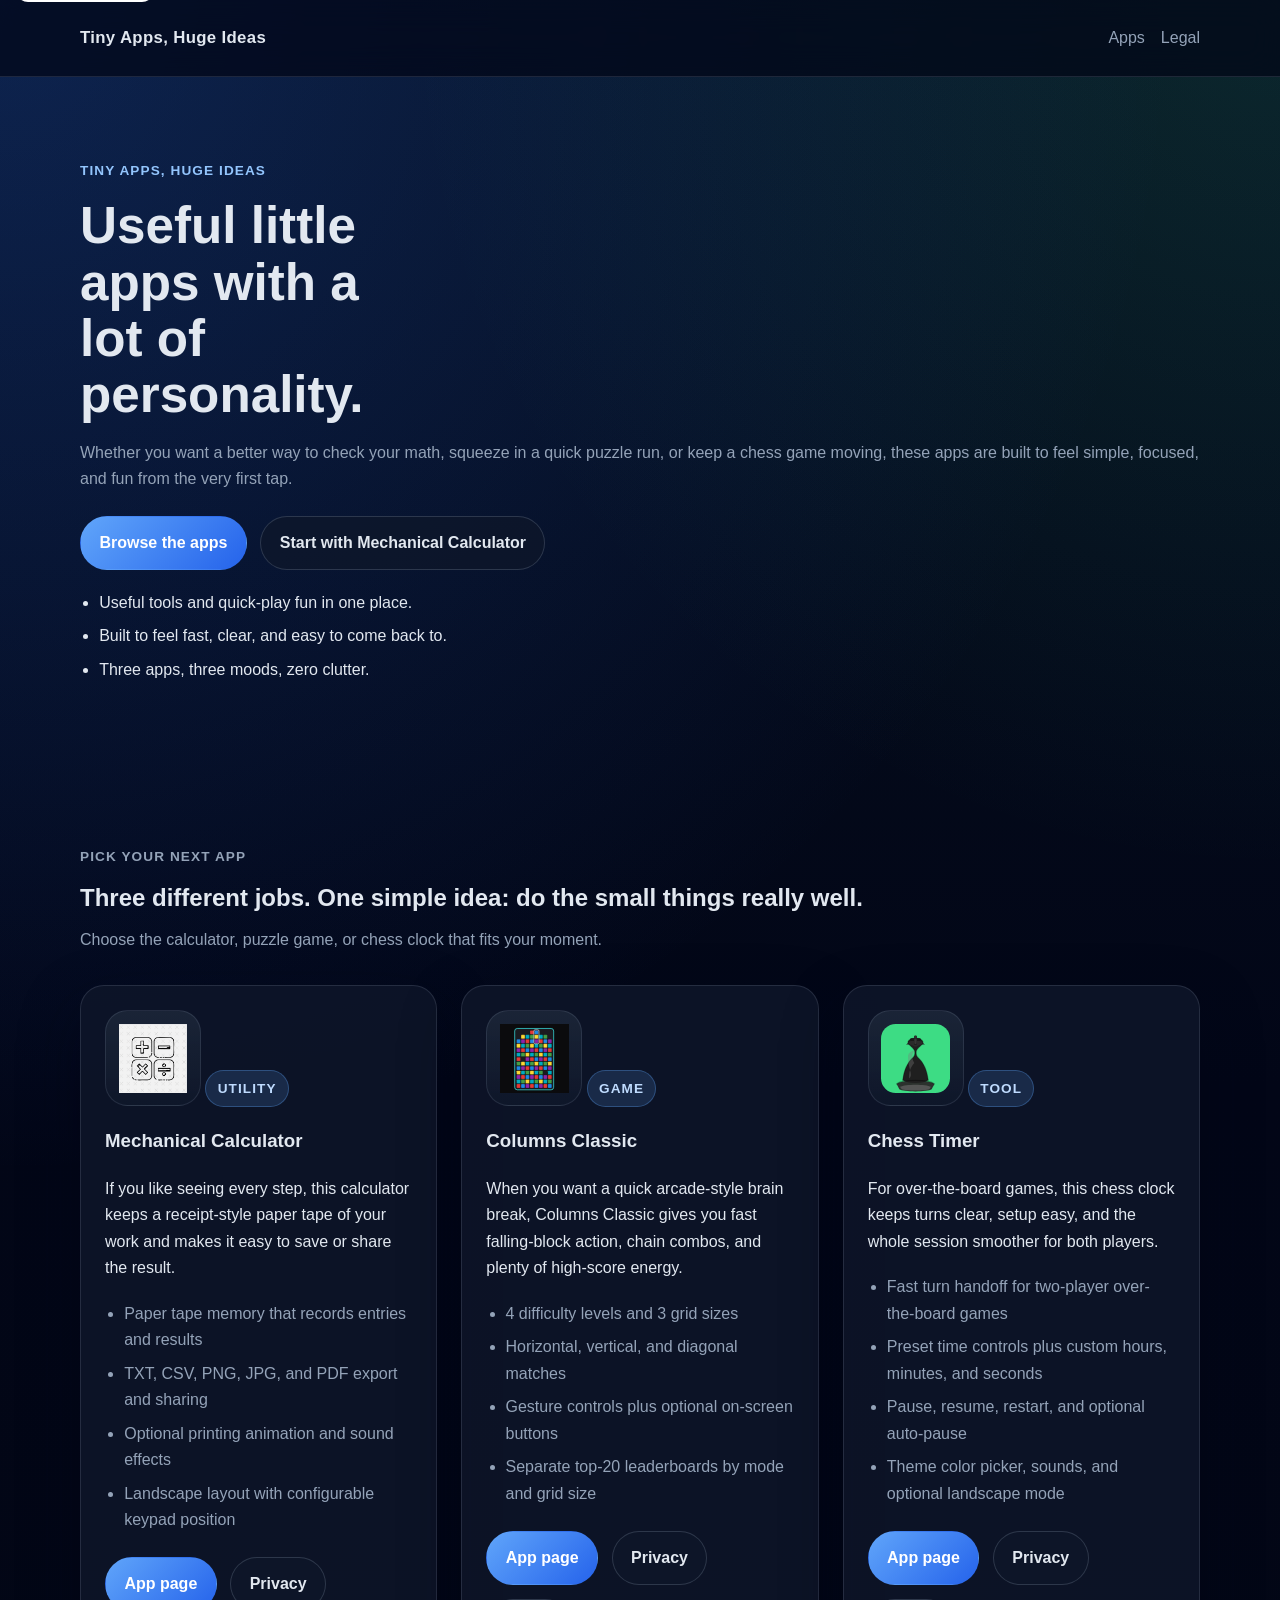
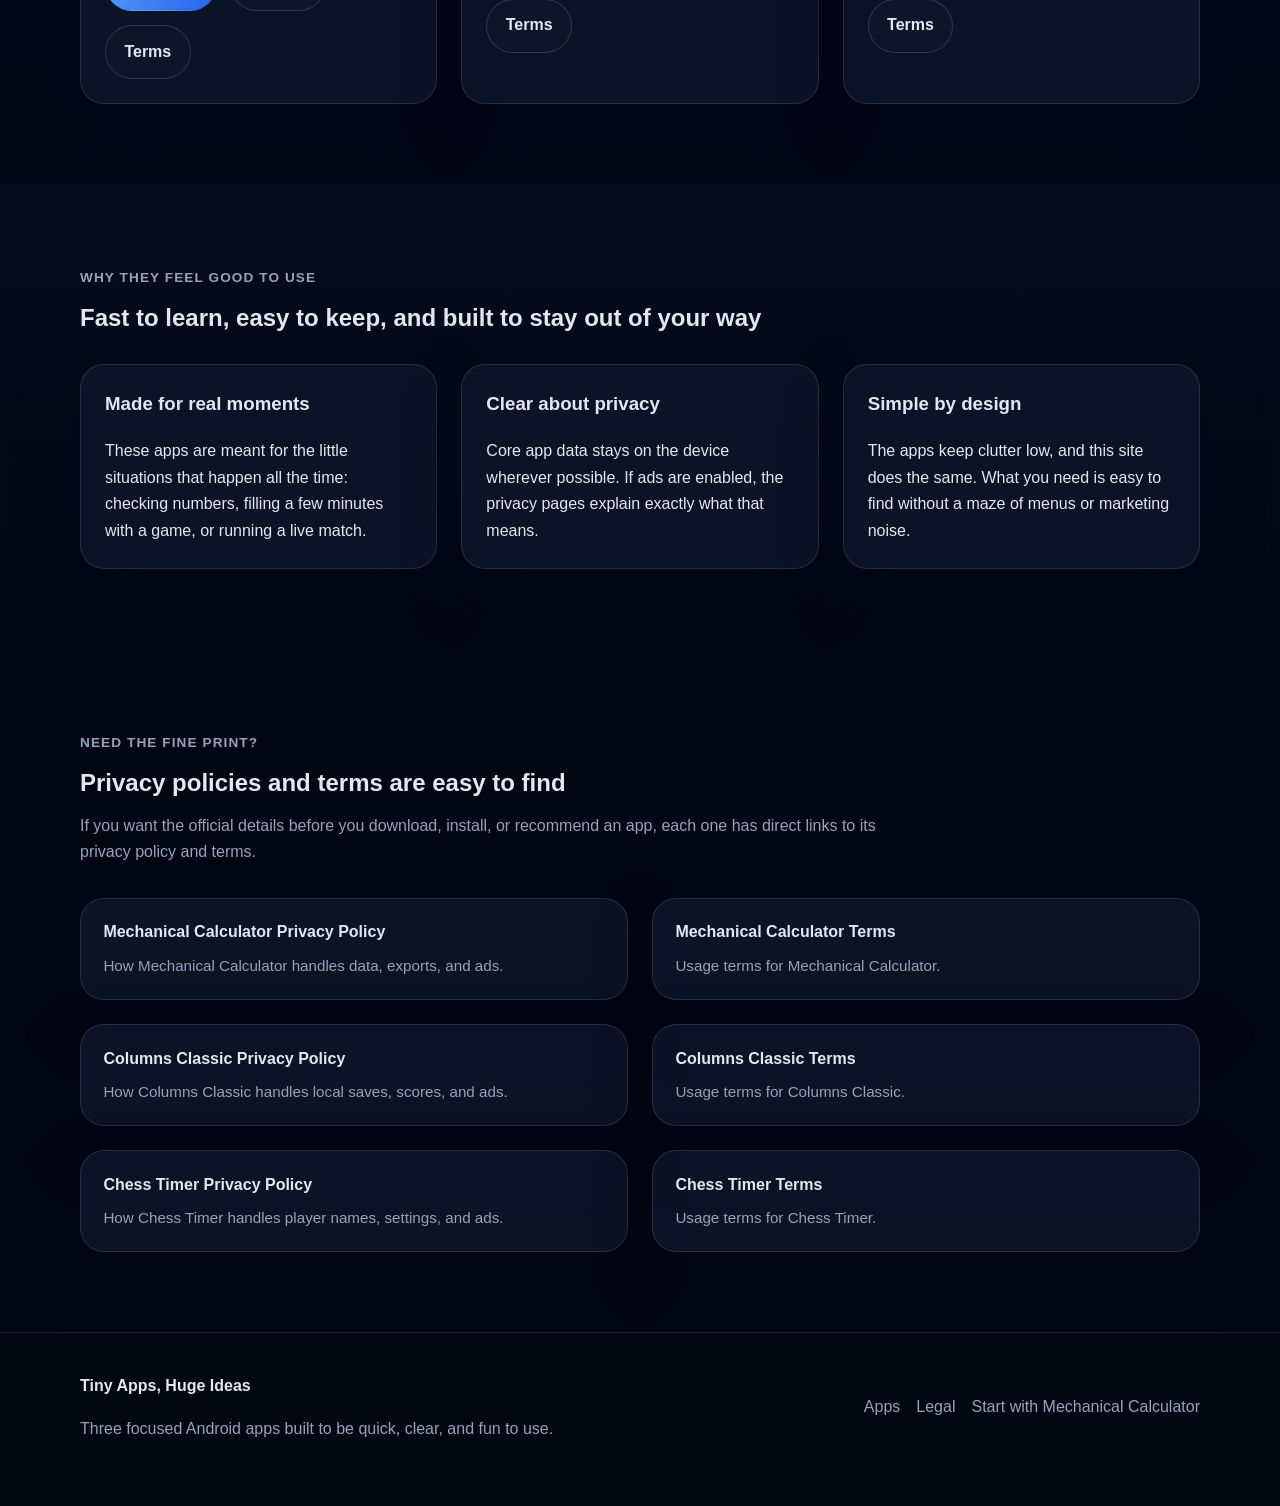
==== index.html @ 237faebe "Simplify homepage messaging Co-authored-by: Copilot <223556219+Copilot@users.noreply.github.com>" ====
<!doctype html>
<html lang="en">
<head>
  <meta charset="utf-8">
  <meta name="viewport" content="width=device-width, initial-scale=1">
  <title>Tiny Apps, Huge Ideas</title>
  <meta
    name="description"
    content="Tiny Apps, Huge Ideas brings together a paper-tape calculator, a colorful puzzle game, and a clean chess clock."
  >
  <meta name="theme-color" content="#0f172a">
  <link rel="icon" href="assets/icons/favicon.svg" type="image/svg+xml">
  <link rel="stylesheet" href="styles.css">
</head>
<body>
  <a class="skip-link" href="#content">Skip to content</a>

  <header class="site-header">
    <div class="container nav">
      <a class="brand" href="index.html">Tiny Apps, Huge Ideas</a>
      <nav class="nav-links" aria-label="Primary">
        <a href="#apps">Apps</a>
        <a href="#legal">Legal</a>
      </nav>
    </div>
  </header>

  <main id="content">
    <section class="hero">
      <div class="container hero-grid">
        <div>
          <p class="eyebrow">Tiny Apps, Huge Ideas</p>
          <h1>Useful little apps with a lot of personality.</h1>
          <p class="lead">
            Whether you want a better way to check your math, squeeze in a quick puzzle run,
            or keep a chess game moving, these apps are built to feel simple, focused, and
            fun from the very first tap.
          </p>
          <div class="button-row">
            <a class="button button-primary" href="#apps">Browse the apps</a>
            <a class="button button-secondary" href="apps/mechanical-calculator/index.html">Start with Mechanical Calculator</a>
          </div>
          <ul class="check-list">
            <li>Useful tools and quick-play fun in one place.</li>
            <li>Built to feel fast, clear, and easy to come back to.</li>
            <li>Three apps, three moods, zero clutter.</li>
          </ul>
        </div>
      </div>
    </section>

    <section id="apps" class="section">
      <div class="container">
        <div class="section-heading">
          <p class="eyebrow">Pick your next app</p>
          <h2>Three different jobs. One simple idea: do the small things really well.</h2>
          <p>
            Choose the calculator, puzzle game, or chess clock that fits your moment.
          </p>
        </div>

        <div class="card-grid">
          <article class="card">
            <div class="icon-wrap">
              <img class="app-icon" src="assets/icons/mechanical-calculator.png" alt="Mechanical Calculator icon">
            </div>
            <p class="badge">Utility</p>
            <h3>Mechanical Calculator</h3>
            <p>
              If you like seeing every step, this calculator keeps a receipt-style paper
              tape of your work and makes it easy to save or share the result.
            </p>
            <ul class="feature-list">
              <li>Paper tape memory that records entries and results</li>
              <li>TXT, CSV, PNG, JPG, and PDF export and sharing</li>
              <li>Optional printing animation and sound effects</li>
              <li>Landscape layout with configurable keypad position</li>
            </ul>
            <div class="button-row">
              <a class="button button-primary" href="apps/mechanical-calculator/index.html">App page</a>
              <a class="button button-secondary" href="apps/mechanical-calculator/privacy.html">Privacy</a>
              <a class="button button-secondary" href="apps/mechanical-calculator/terms.html">Terms</a>
            </div>
          </article>

          <article class="card">
            <div class="icon-wrap">
              <img class="app-icon" src="assets/icons/columns-classic.svg" alt="Columns Classic icon">
            </div>
            <p class="badge">Game</p>
            <h3>Columns Classic</h3>
            <p>
              When you want a quick arcade-style brain break, Columns Classic gives you fast
              falling-block action, chain combos, and plenty of high-score energy.
            </p>
            <ul class="feature-list">
              <li>4 difficulty levels and 3 grid sizes</li>
              <li>Horizontal, vertical, and diagonal matches</li>
              <li>Gesture controls plus optional on-screen buttons</li>
              <li>Separate top-20 leaderboards by mode and grid size</li>
            </ul>
            <div class="button-row">
              <a class="button button-primary" href="apps/columns-classic/index.html">App page</a>
              <a class="button button-secondary" href="apps/columns-classic/privacy.html">Privacy</a>
              <a class="button button-secondary" href="apps/columns-classic/terms.html">Terms</a>
            </div>
          </article>

          <article class="card">
            <div class="icon-wrap">
              <img class="app-icon" src="assets/icons/chess-timer.svg" alt="Chess Timer icon">
            </div>
            <p class="badge">Tool</p>
            <h3>Chess Timer</h3>
            <p>
              For over-the-board games, this chess clock keeps turns clear, setup easy, and
              the whole session smoother for both players.
            </p>
            <ul class="feature-list">
              <li>Fast turn handoff for two-player over-the-board games</li>
              <li>Preset time controls plus custom hours, minutes, and seconds</li>
              <li>Pause, resume, restart, and optional auto-pause</li>
              <li>Theme color picker, sounds, and optional landscape mode</li>
            </ul>
            <div class="button-row">
              <a class="button button-primary" href="apps/chess-timer/index.html">App page</a>
              <a class="button button-secondary" href="apps/chess-timer/privacy.html">Privacy</a>
              <a class="button button-secondary" href="apps/chess-timer/terms.html">Terms</a>
            </div>
          </article>
        </div>
      </div>
    </section>

    <section class="section section-muted">
      <div class="container">
        <div class="section-heading">
          <p class="eyebrow">Why they feel good to use</p>
          <h2>Fast to learn, easy to keep, and built to stay out of your way</h2>
        </div>
        <div class="highlight-grid">
          <article class="highlight-card">
            <h3>Made for real moments</h3>
            <p>
              These apps are meant for the little situations that happen all the time:
              checking numbers, filling a few minutes with a game, or running a live match.
            </p>
          </article>
          <article class="highlight-card">
            <h3>Clear about privacy</h3>
            <p>
              Core app data stays on the device wherever possible. If ads are enabled, the
              privacy pages explain exactly what that means.
            </p>
          </article>
          <article class="highlight-card">
            <h3>Simple by design</h3>
            <p>
              The apps keep clutter low, and this site does the same. What you need is easy
              to find without a maze of menus or marketing noise.
            </p>
          </article>
        </div>
      </div>
    </section>

    <section id="legal" class="section">
      <div class="container">
        <div class="section-heading">
          <p class="eyebrow">Need the fine print?</p>
          <h2>Privacy policies and terms are easy to find</h2>
          <p>
            If you want the official details before you download, install, or recommend an
            app, each one has direct links to its privacy policy and terms.
          </p>
        </div>

        <div class="link-grid">
          <a class="link-card" href="apps/mechanical-calculator/privacy.html">
            <strong>Mechanical Calculator Privacy Policy</strong>
            <span>How Mechanical Calculator handles data, exports, and ads.</span>
          </a>
          <a class="link-card" href="apps/mechanical-calculator/terms.html">
            <strong>Mechanical Calculator Terms</strong>
            <span>Usage terms for Mechanical Calculator.</span>
          </a>
          <a class="link-card" href="apps/columns-classic/privacy.html">
            <strong>Columns Classic Privacy Policy</strong>
            <span>How Columns Classic handles local saves, scores, and ads.</span>
          </a>
          <a class="link-card" href="apps/columns-classic/terms.html">
            <strong>Columns Classic Terms</strong>
            <span>Usage terms for Columns Classic.</span>
          </a>
          <a class="link-card" href="apps/chess-timer/privacy.html">
            <strong>Chess Timer Privacy Policy</strong>
            <span>How Chess Timer handles player names, settings, and ads.</span>
          </a>
          <a class="link-card" href="apps/chess-timer/terms.html">
            <strong>Chess Timer Terms</strong>
            <span>Usage terms for Chess Timer.</span>
          </a>
        </div>
      </div>
    </section>

  </main>

  <footer class="site-footer">
    <div class="container footer-content">
      <div>
        <strong>Tiny Apps, Huge Ideas</strong>
        <p>
          Three focused Android apps built to be quick, clear, and fun to use.
        </p>
      </div>
      <div class="footer-links">
        <a href="#apps">Apps</a>
        <a href="#legal">Legal</a>
        <a href="apps/mechanical-calculator/index.html">Start with Mechanical Calculator</a>
      </div>
    </div>
  </footer>
</body>
</html>
---- styles.css ----
:root {
  color-scheme: dark;
  --bg: #020617;
  --bg-soft: #0f172a;
  --panel: rgba(15, 23, 42, 0.82);
  --panel-strong: #111c35;
  --text: #e2e8f0;
  --muted: #94a3b8;
  --line: rgba(148, 163, 184, 0.18);
  --accent: #60a5fa;
  --accent-strong: #2563eb;
  --accent-soft: rgba(96, 165, 250, 0.16);
  --success: #34d399;
  --shadow: 0 24px 60px rgba(2, 6, 23, 0.35);
  --radius: 1.5rem;
  --container: min(1120px, calc(100% - 2rem));
  --font: Inter, Segoe UI, Helvetica Neue, Arial, sans-serif;
}

*,
*::before,
*::after {
  box-sizing: border-box;
}

html {
  scroll-behavior: smooth;
}

body {
  margin: 0;
  font-family: var(--font);
  color: var(--text);
  background:
    radial-gradient(circle at top left, rgba(37, 99, 235, 0.24), transparent 35%),
    radial-gradient(circle at top right, rgba(52, 211, 153, 0.12), transparent 26%),
    linear-gradient(180deg, #06101f 0%, var(--bg) 35%, #030712 100%);
  line-height: 1.65;
}

img {
  display: block;
  max-width: 100%;
}

a {
  color: inherit;
}

code {
  padding: 0.12rem 0.4rem;
  border: 1px solid rgba(148, 163, 184, 0.22);
  border-radius: 0.5rem;
  background: rgba(15, 23, 42, 0.8);
  font-family: Consolas, Monaco, monospace;
  font-size: 0.95em;
}

.skip-link {
  position: absolute;
  left: 1rem;
  top: -3rem;
  z-index: 20;
  padding: 0.75rem 1rem;
  background: #ffffff;
  color: #0f172a;
  border-radius: 0.75rem;
}

.skip-link:focus {
  top: 1rem;
}

.container {
  width: var(--container);
  margin: 0 auto;
}

.site-header {
  position: sticky;
  top: 0;
  z-index: 10;
  backdrop-filter: blur(16px);
  background: rgba(2, 6, 23, 0.72);
  border-bottom: 1px solid var(--line);
}

.nav,
.footer-content,
.page-topbar {
  display: flex;
  align-items: center;
  justify-content: space-between;
  gap: 1rem;
}

.nav {
  min-height: 4.75rem;
}

.brand,
.brand:visited {
  font-size: 1.05rem;
  font-weight: 800;
  letter-spacing: 0.02em;
  text-decoration: none;
}

.nav-links,
.footer-links,
.inline-links {
  display: flex;
  align-items: center;
  gap: 1rem;
  flex-wrap: wrap;
}

.nav-links a,
.footer-links a,
.inline-links a,
.breadcrumbs a {
  color: var(--muted);
  text-decoration: none;
}

.nav-links a:hover,
.footer-links a:hover,
.inline-links a:hover,
.breadcrumbs a:hover {
  color: var(--text);
}

.hero,
.section,
.page-shell {
  padding: 5rem 0;
}

.hero-grid,
.publishing-grid,
.highlight-grid,
.link-grid,
.card-grid {
  display: grid;
  gap: 1.5rem;
}

.hero-grid {
  grid-template-columns: 1fr;
  align-items: center;
}

.hero h1,
.section-heading h2,
.page-hero h1,
.legal-doc h1 {
  margin: 0 0 1rem;
  line-height: 1.1;
}

.hero h1 {
  font-size: clamp(2.6rem, 4vw, 4.6rem);
  max-width: 12ch;
}

.lead,
.section-heading p,
.page-lead,
.legal-doc > p,
.legal-doc li {
  color: var(--muted);
}

.eyebrow,
.badge {
  display: inline-flex;
  align-items: center;
  gap: 0.5rem;
  margin: 0 0 1rem;
  font-size: 0.85rem;
  font-weight: 700;
  letter-spacing: 0.08em;
  text-transform: uppercase;
}

.eyebrow {
  color: #93c5fd;
}

.badge {
  padding: 0.4rem 0.7rem;
  border-radius: 999px;
  border: 1px solid rgba(96, 165, 250, 0.3);
  background: var(--accent-soft);
  color: #bfdbfe;
}

.button-row {
  display: flex;
  flex-wrap: wrap;
  gap: 0.85rem;
  margin: 1.5rem 0 0;
}

.button {
  display: inline-flex;
  align-items: center;
  justify-content: center;
  min-height: 2.9rem;
  padding: 0.8rem 1.15rem;
  border-radius: 999px;
  text-decoration: none;
  font-weight: 700;
  border: 1px solid transparent;
  transition: transform 160ms ease, border-color 160ms ease, background 160ms ease;
}

.button:hover {
  transform: translateY(-1px);
}

.button-primary {
  background: linear-gradient(135deg, #60a5fa, #2563eb);
  color: white;
}

.button-secondary {
  border-color: rgba(148, 163, 184, 0.24);
  background: rgba(15, 23, 42, 0.7);
  color: var(--text);
}

.check-list,
.feature-list,
.legal-doc ul,
.doc-list {
  margin: 1.2rem 0 0;
  padding-left: 1.2rem;
}

.check-list li,
.feature-list li {
  margin-top: 0.45rem;
}

.hero-panel,
.card,
.highlight-card,
.publishing-card,
.link-card,
.page-hero,
.content-card,
.legal-doc {
  border: 1px solid var(--line);
  background: var(--panel);
  border-radius: var(--radius);
  box-shadow: var(--shadow);
}

.hero-panel {
  padding: 1.5rem;
}

.stat-card + .stat-card {
  margin-top: 1rem;
}

.stat-card {
  padding: 1.1rem 1rem;
  border-radius: 1.1rem;
  background: linear-gradient(180deg, rgba(30, 41, 59, 0.95), rgba(15, 23, 42, 0.9));
  border: 1px solid rgba(148, 163, 184, 0.14);
}

.stat-number {
  display: block;
  font-size: 2rem;
  font-weight: 800;
  color: #f8fafc;
}

.stat-label {
  color: var(--muted);
}

.section-muted {
  background: linear-gradient(180deg, rgba(15, 23, 42, 0.34), rgba(15, 23, 42, 0));
}

.section-heading {
  max-width: 52rem;
  margin-bottom: 2rem;
}

.card-grid {
  grid-template-columns: repeat(3, minmax(0, 1fr));
}

.card,
.highlight-card,
.publishing-card,
.content-card {
  padding: 1.5rem;
}

.icon-wrap {
  display: inline-flex;
  align-items: center;
  justify-content: center;
  width: 6rem;
  height: 6rem;
  margin-bottom: 1.25rem;
  padding: 0.8rem;
  border-radius: 1.4rem;
  border: 1px solid rgba(148, 163, 184, 0.16);
  background: linear-gradient(180deg, rgba(30, 41, 59, 0.8), rgba(15, 23, 42, 0.94));
}

.app-icon {
  width: 100%;
  height: 100%;
  object-fit: contain;
}

.card h3,
.highlight-card h3,
.publishing-card h3,
.content-card h3 {
  margin-top: 0;
}

.feature-list {
  color: var(--muted);
}

.highlight-grid {
  grid-template-columns: repeat(3, minmax(0, 1fr));
}

.link-grid {
  grid-template-columns: repeat(2, minmax(0, 1fr));
}

.link-card {
  padding: 1.3rem 1.4rem;
  text-decoration: none;
}

.link-card span {
  display: block;
  margin-top: 0.45rem;
  color: var(--muted);
  font-size: 0.95rem;
}

.publishing-grid {
  grid-template-columns: repeat(2, minmax(0, 1fr));
}

.site-footer {
  padding: 2.5rem 0 4rem;
  border-top: 1px solid var(--line);
}

.site-footer p {
  margin-bottom: 0;
  color: var(--muted);
}

.page-shell {
  padding-top: 3rem;
}

.breadcrumbs {
  margin-bottom: 1rem;
  color: var(--muted);
  font-size: 0.95rem;
}

.page-hero {
  display: grid;
  grid-template-columns: auto 1fr;
  gap: 1.5rem;
  padding: 2rem;
  align-items: center;
}

.page-icon-wrap {
  width: 7rem;
  height: 7rem;
}

.detail-grid,
.doc-grid {
  display: grid;
  grid-template-columns: repeat(2, minmax(0, 1fr));
  gap: 1.5rem;
  margin-top: 2rem;
}

.content-card p:last-child,
.highlight-card p:last-child,
.publishing-card p:last-child {
  margin-bottom: 0;
}

.content-card ul {
  margin-bottom: 0;
}

.legal-doc {
  padding: 2rem;
  max-width: 52rem;
}

.legal-meta {
  margin-top: -0.2rem;
  margin-bottom: 1.4rem;
  color: #cbd5e1;
  font-weight: 600;
}

.callout {
  margin: 1.2rem 0 1.8rem;
  padding: 1rem 1.15rem;
  border-radius: 1rem;
  border: 1px solid rgba(52, 211, 153, 0.24);
  background: rgba(16, 185, 129, 0.08);
  color: #d1fae5;
}

.legal-doc h2 {
  margin-top: 2rem;
  margin-bottom: 0.8rem;
  font-size: 1.25rem;
}

.legal-doc p,
.legal-doc li {
  max-width: 68ch;
}

.legal-doc a {
  color: #93c5fd;
}

@media (max-width: 960px) {
  .hero-grid,
  .card-grid,
  .highlight-grid,
  .link-grid,
  .detail-grid,
  .doc-grid,
  .publishing-grid,
  .page-hero {
    grid-template-columns: 1fr;
  }

  .page-hero {
    justify-items: start;
  }
}

@media (max-width: 720px) {
  .hero,
  .section,
  .page-shell {
    padding: 4rem 0;
  }

  .nav,
  .footer-content,
  .page-topbar {
    align-items: flex-start;
    flex-direction: column;
  }

  .hero h1 {
    max-width: none;
  }

  .button {
    width: 100%;
  }
}
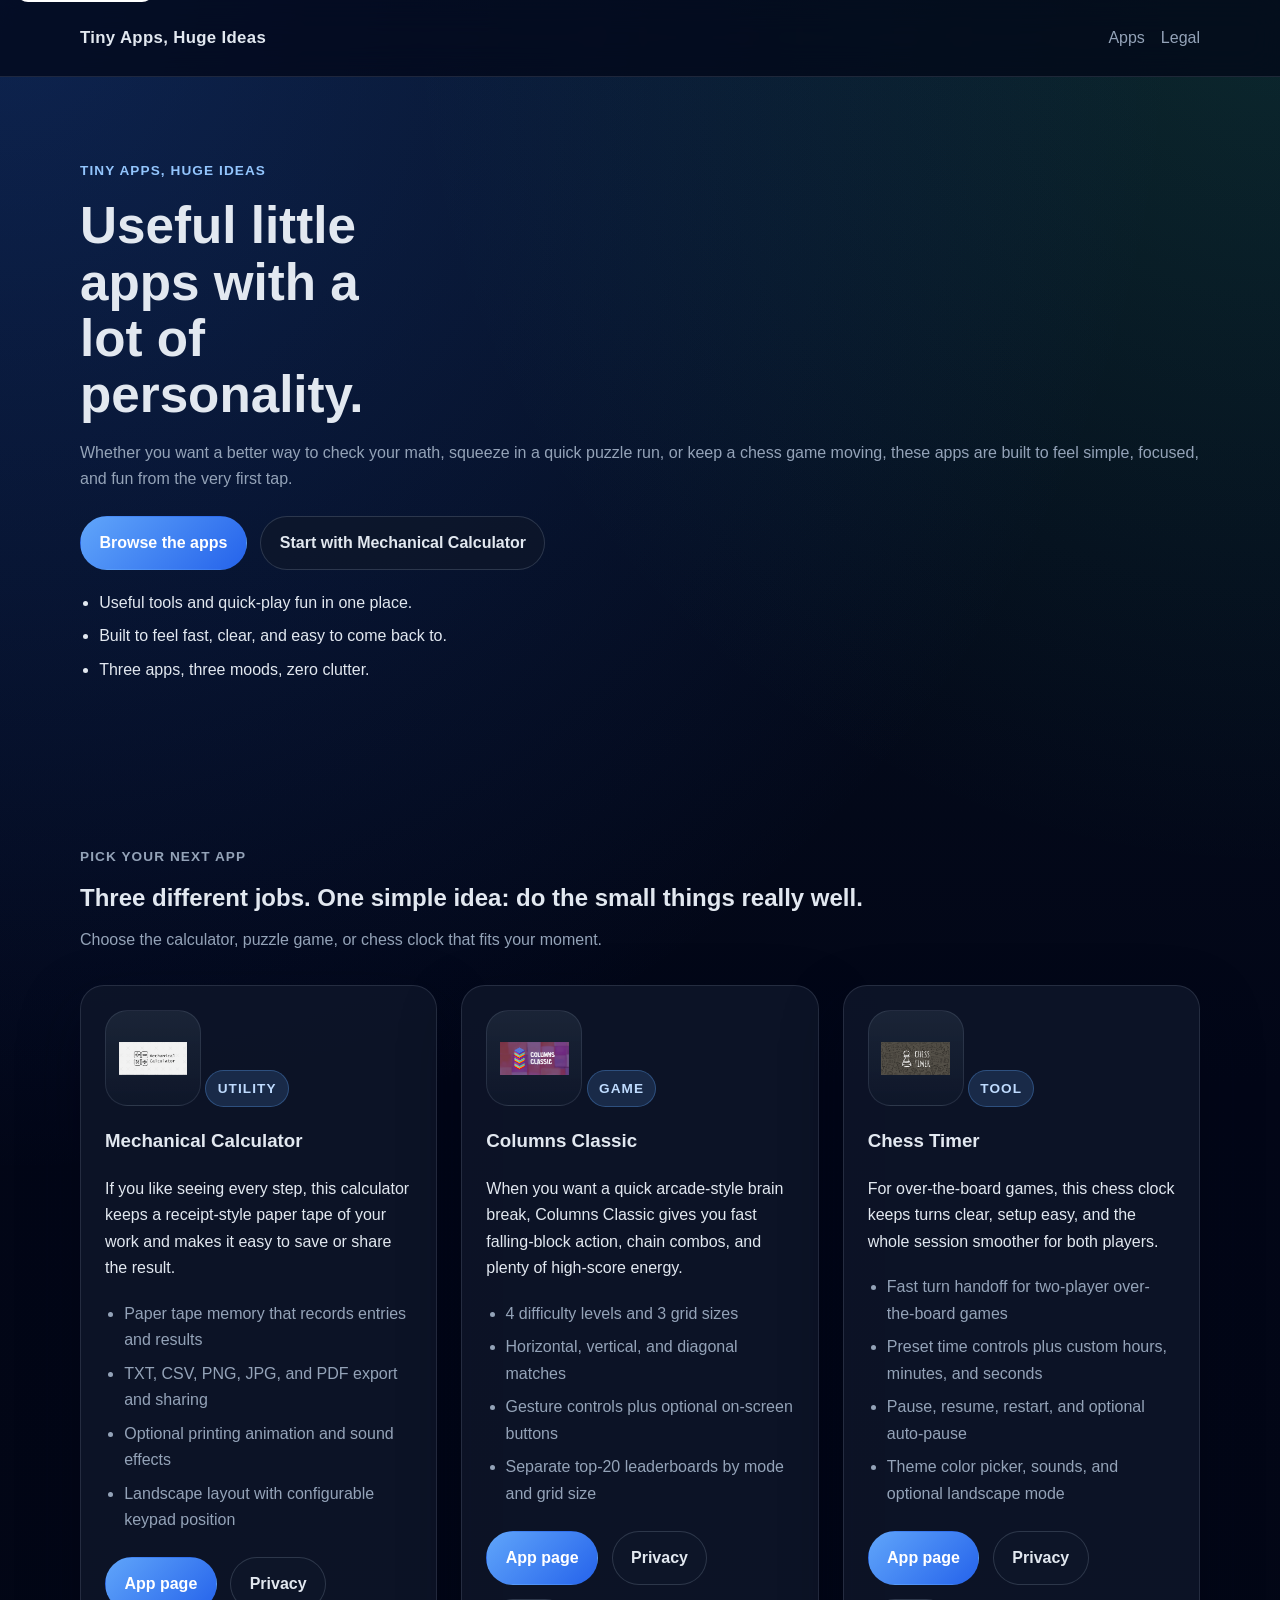
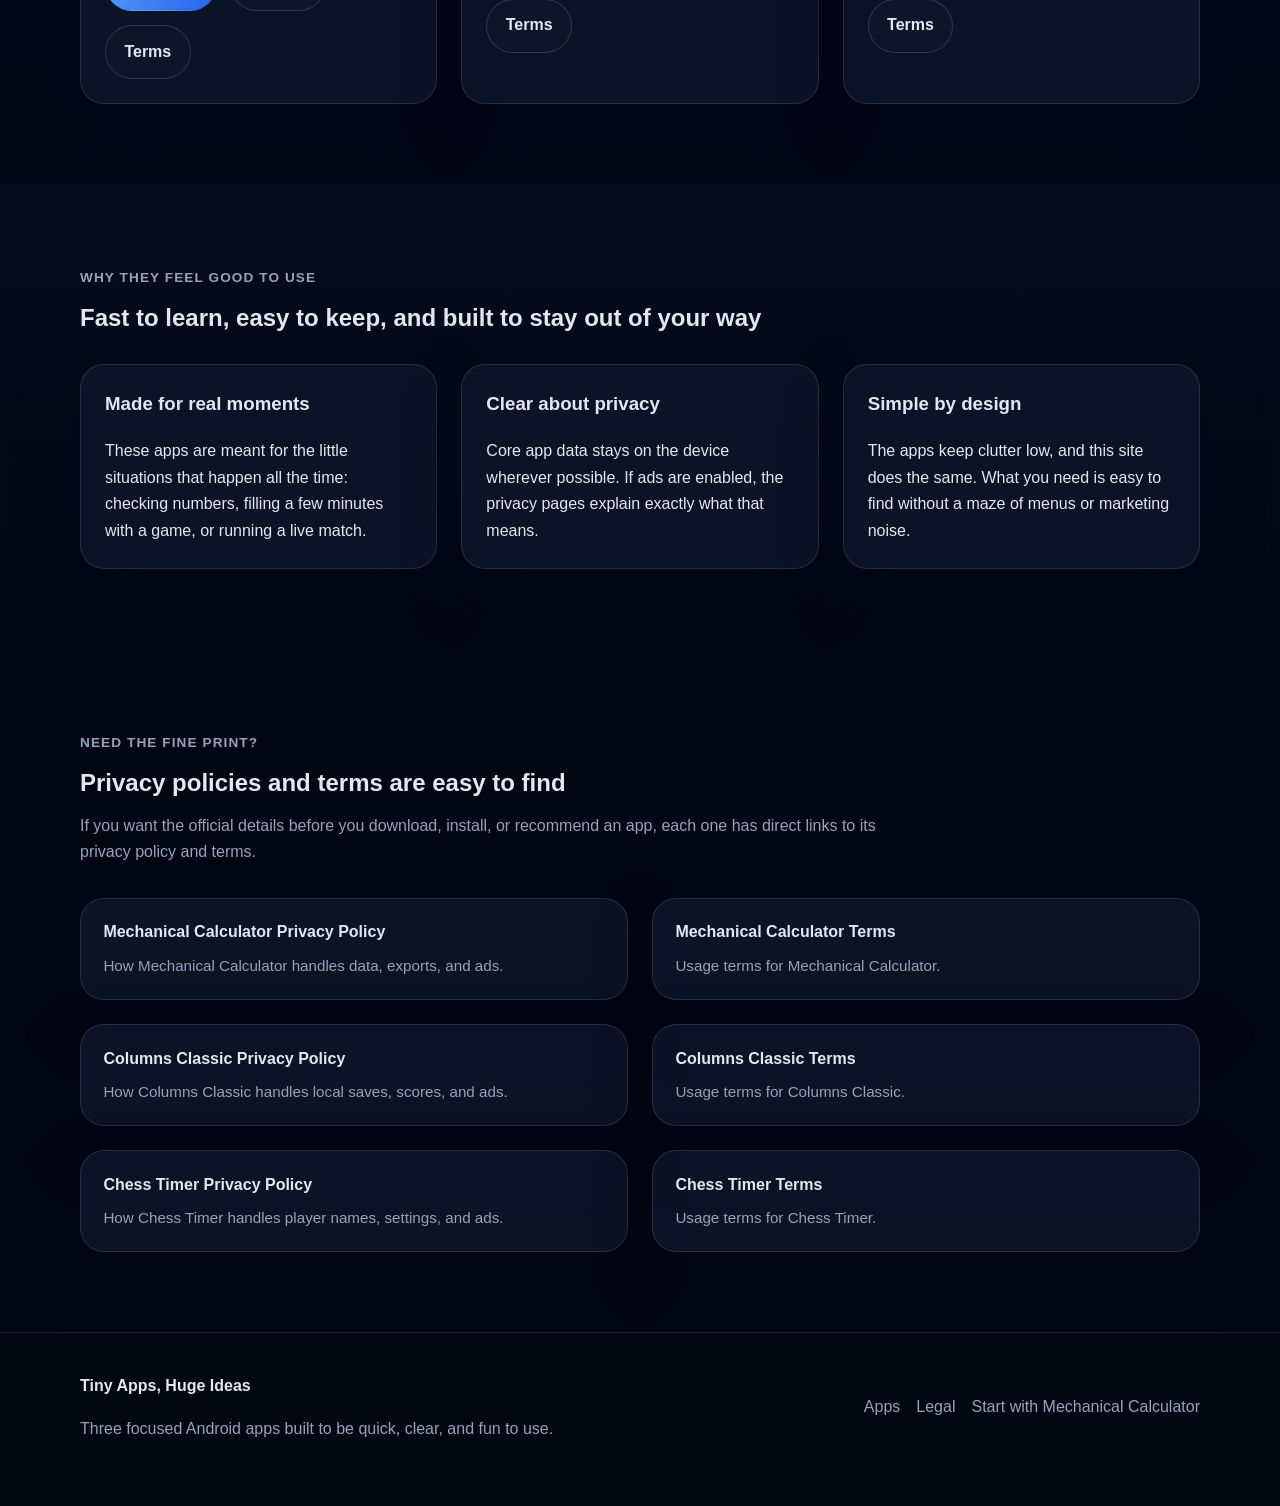
==== commit dcad3418: "Use refreshed app icons Co-authored-by: Copilot <223556219+Copilot@users.noreply.github.com>" ====
--- a/index.html
+++ b/index.html
@@ -62,7 +62,7 @@
         <div class="card-grid">
           <article class="card">
             <div class="icon-wrap">
-              <img class="app-icon" src="assets/icons/mechanical-calculator.png" alt="Mechanical Calculator icon">
+              <img class="app-icon" src="assets/new_icons/calculator.png" alt="Mechanical Calculator icon">
             </div>
             <p class="badge">Utility</p>
             <h3>Mechanical Calculator</h3>
@@ -85,7 +85,7 @@
 
           <article class="card">
             <div class="icon-wrap">
-              <img class="app-icon" src="assets/icons/columns-classic.svg" alt="Columns Classic icon">
+              <img class="app-icon" src="assets/new_icons/columns.png" alt="Columns Classic icon">
             </div>
             <p class="badge">Game</p>
             <h3>Columns Classic</h3>
@@ -108,7 +108,7 @@
 
           <article class="card">
             <div class="icon-wrap">
-              <img class="app-icon" src="assets/icons/chess-timer.svg" alt="Chess Timer icon">
+              <img class="app-icon" src="assets/new_icons/chesstimer.png" alt="Chess Timer icon">
             </div>
             <p class="badge">Tool</p>
             <h3>Chess Timer</h3>
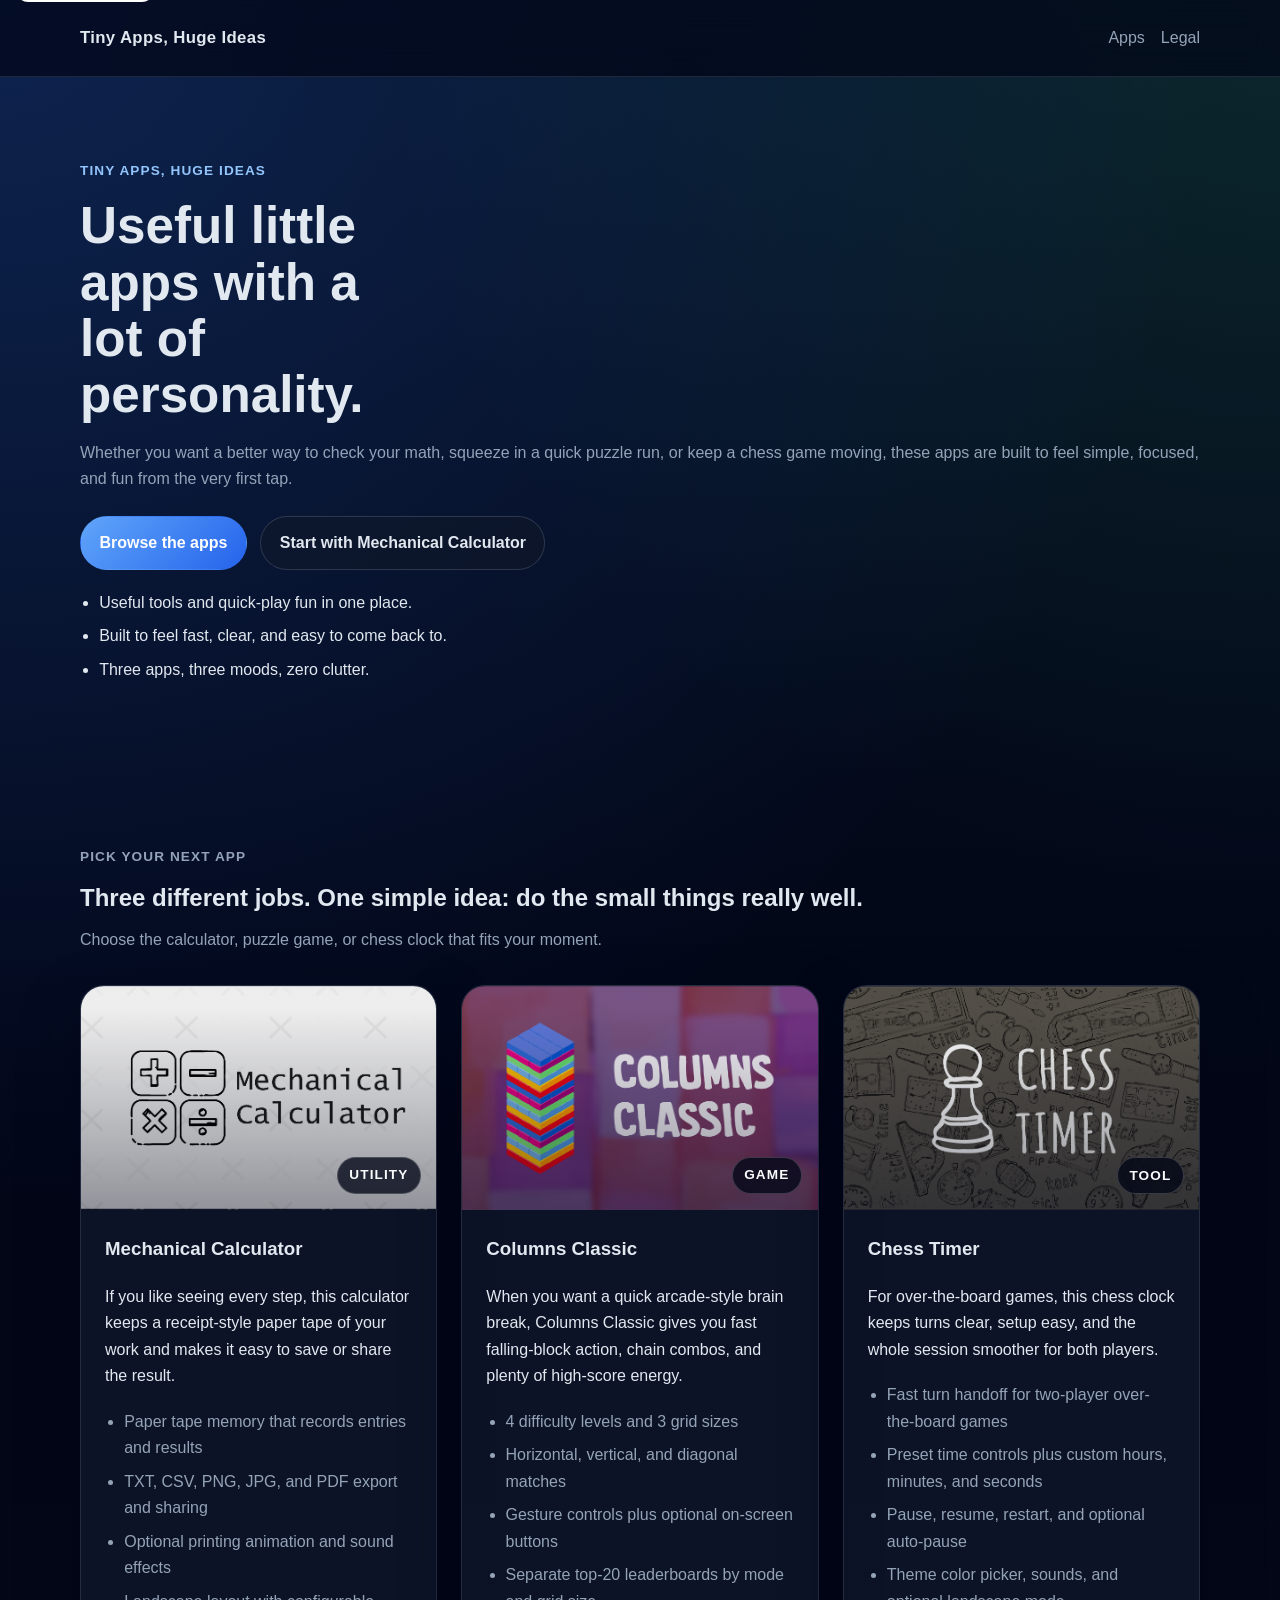
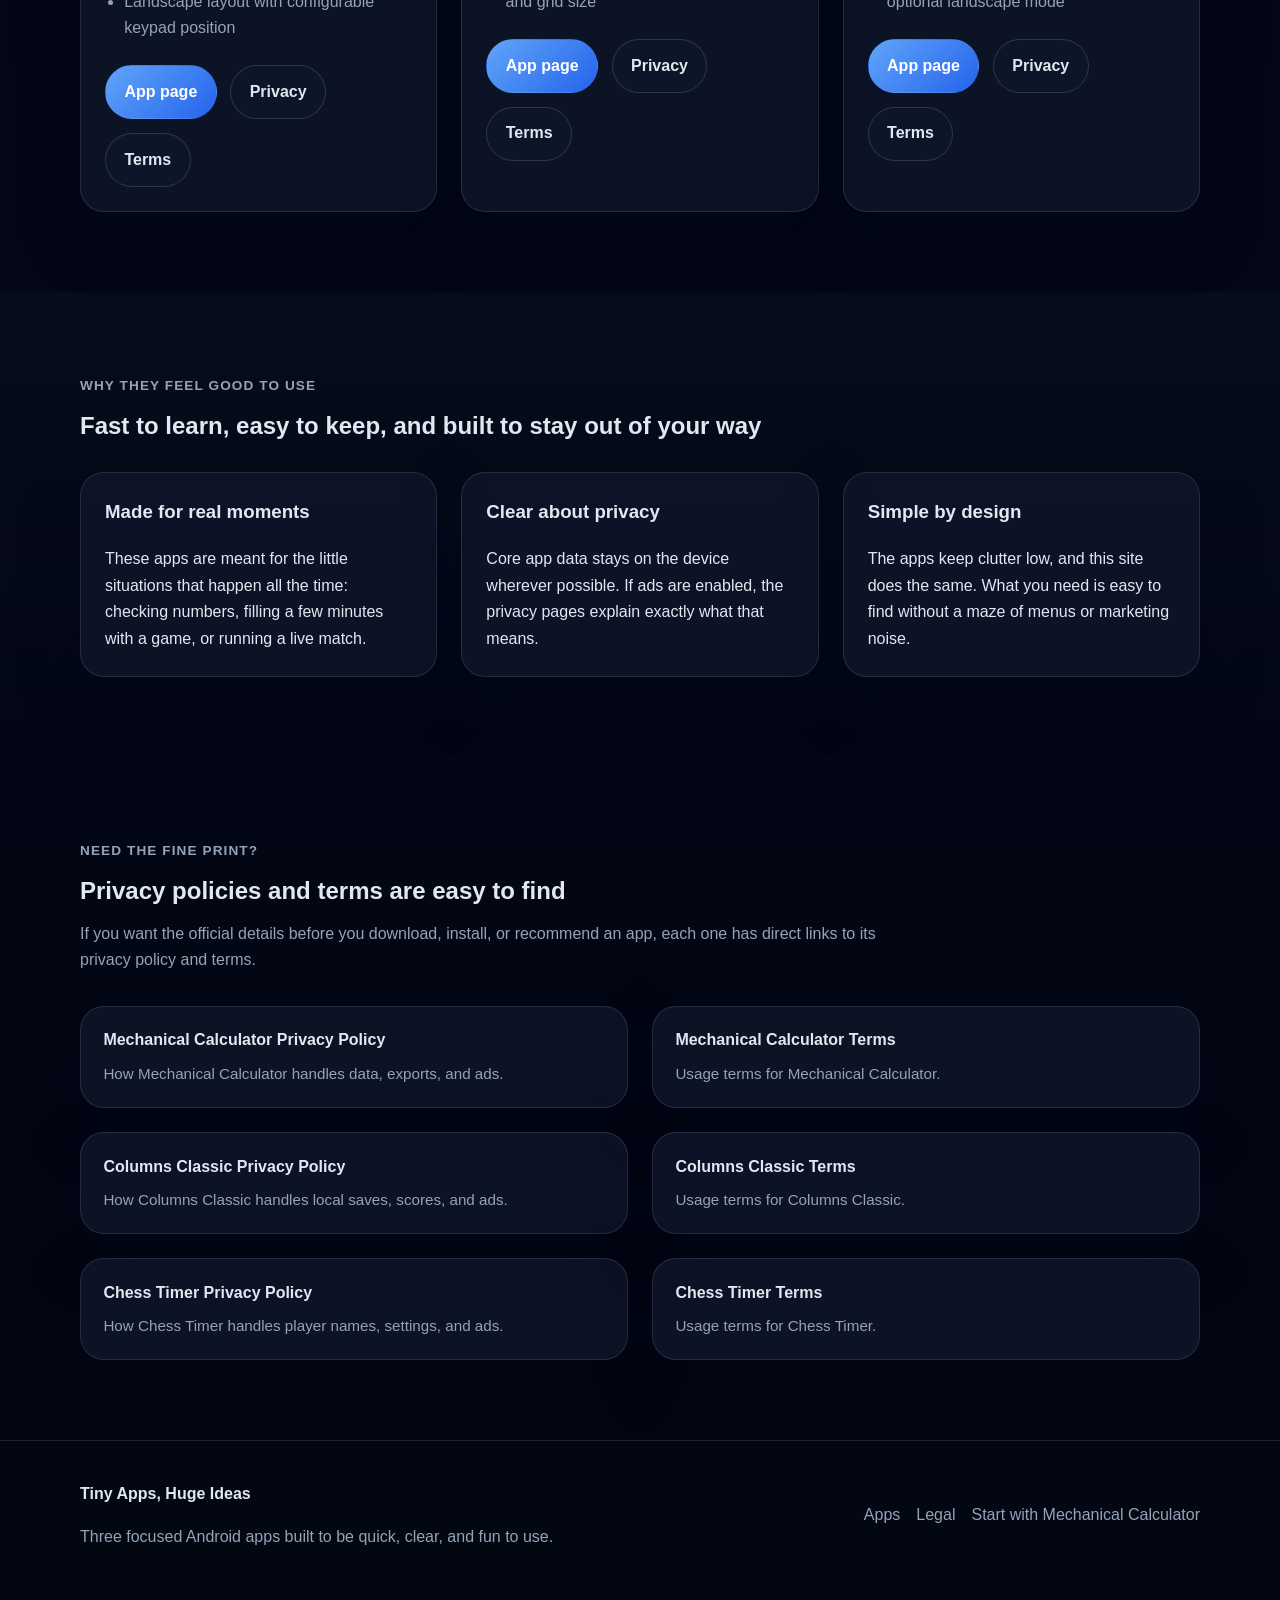
==== commit 7d9e7fba: "Turn app cards into image headers Co-authored-by: Copilot <223556219+Copilot@users.noreply.github.co" ====
--- a/index.html
+++ b/index.html
@@ -61,10 +61,10 @@
 
         <div class="card-grid">
           <article class="card">
-            <div class="icon-wrap">
-              <img class="app-icon" src="assets/new_icons/calculator.png" alt="Mechanical Calculator icon">
-            </div>
-            <p class="badge">Utility</p>
+            <div class="card-media">
+              <img class="card-backdrop" src="assets/new_icons/calculator.png" alt="Mechanical Calculator icon">
+              <p class="badge card-badge">Utility</p>
+            </div>
             <h3>Mechanical Calculator</h3>
             <p>
               If you like seeing every step, this calculator keeps a receipt-style paper
@@ -84,10 +84,10 @@
           </article>
 
           <article class="card">
-            <div class="icon-wrap">
-              <img class="app-icon" src="assets/new_icons/columns.png" alt="Columns Classic icon">
-            </div>
-            <p class="badge">Game</p>
+            <div class="card-media">
+              <img class="card-backdrop" src="assets/new_icons/columns.png" alt="Columns Classic icon">
+              <p class="badge card-badge">Game</p>
+            </div>
             <h3>Columns Classic</h3>
             <p>
               When you want a quick arcade-style brain break, Columns Classic gives you fast
@@ -107,10 +107,10 @@
           </article>
 
           <article class="card">
-            <div class="icon-wrap">
-              <img class="app-icon" src="assets/new_icons/chesstimer.png" alt="Chess Timer icon">
-            </div>
-            <p class="badge">Tool</p>
+            <div class="card-media">
+              <img class="card-backdrop" src="assets/new_icons/chesstimer.png" alt="Chess Timer icon">
+              <p class="badge card-badge">Tool</p>
+            </div>
             <h3>Chess Timer</h3>
             <p>
               For over-the-board games, this chess clock keeps turns clear, setup easy, and
--- a/styles.css
+++ b/styles.css
@@ -303,6 +303,45 @@
   padding: 1.5rem;
 }
 
+.card {
+  overflow: hidden;
+  padding-top: 0;
+}
+
+.card-media {
+  position: relative;
+  margin: 0 -1.5rem 1.5rem;
+  height: clamp(12rem, 28vw, 14rem);
+  overflow: hidden;
+  background: #0f172a;
+}
+
+.card-media::after {
+  content: "";
+  position: absolute;
+  inset: 0;
+  background: linear-gradient(180deg, rgba(2, 6, 23, 0.02) 10%, rgba(2, 6, 23, 0.4) 100%);
+}
+
+.card-backdrop {
+  width: 100%;
+  height: 100%;
+  object-fit: cover;
+  object-position: center;
+}
+
+.card-badge {
+  position: absolute;
+  right: 1rem;
+  bottom: 1rem;
+  z-index: 1;
+  margin: 0;
+  border-color: rgba(255, 255, 255, 0.18);
+  background: rgba(2, 6, 23, 0.78);
+  color: #f8fafc;
+  backdrop-filter: blur(12px);
+}
+
 .icon-wrap {
   display: inline-flex;
   align-items: center;
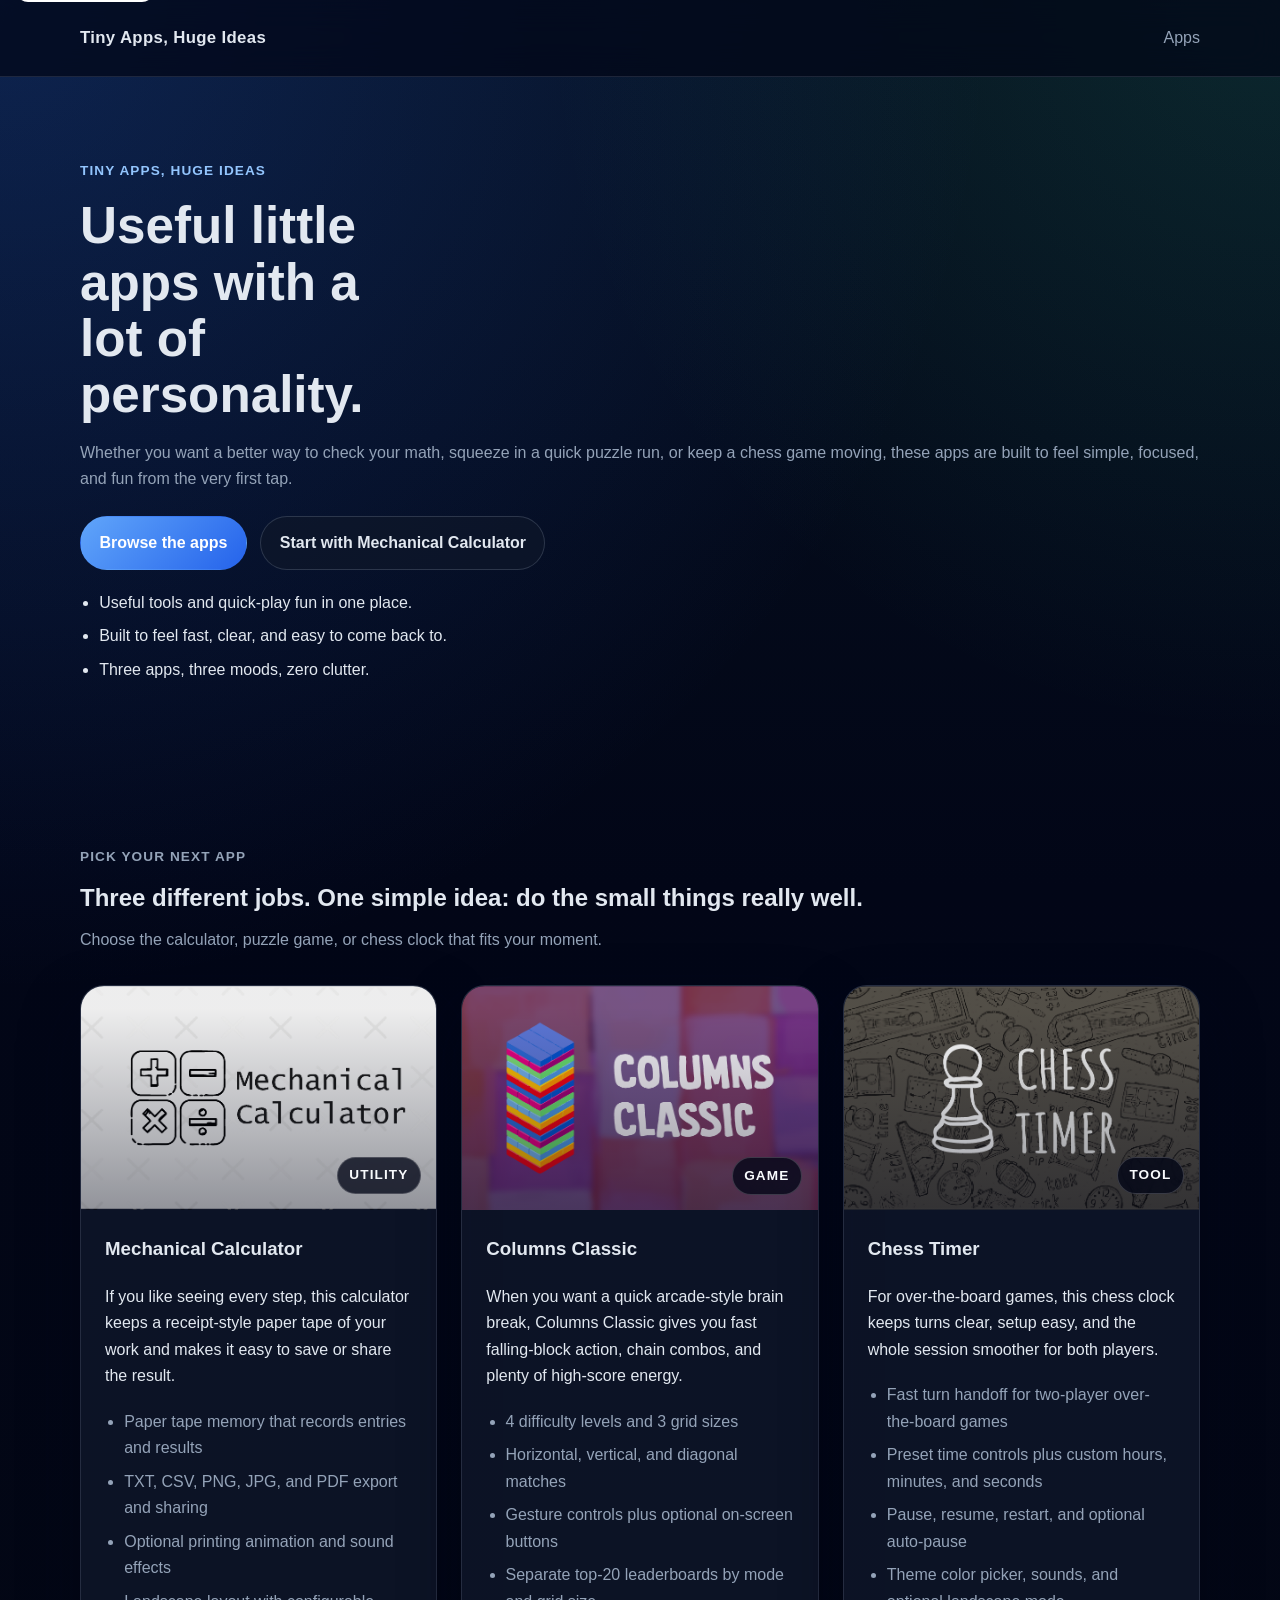
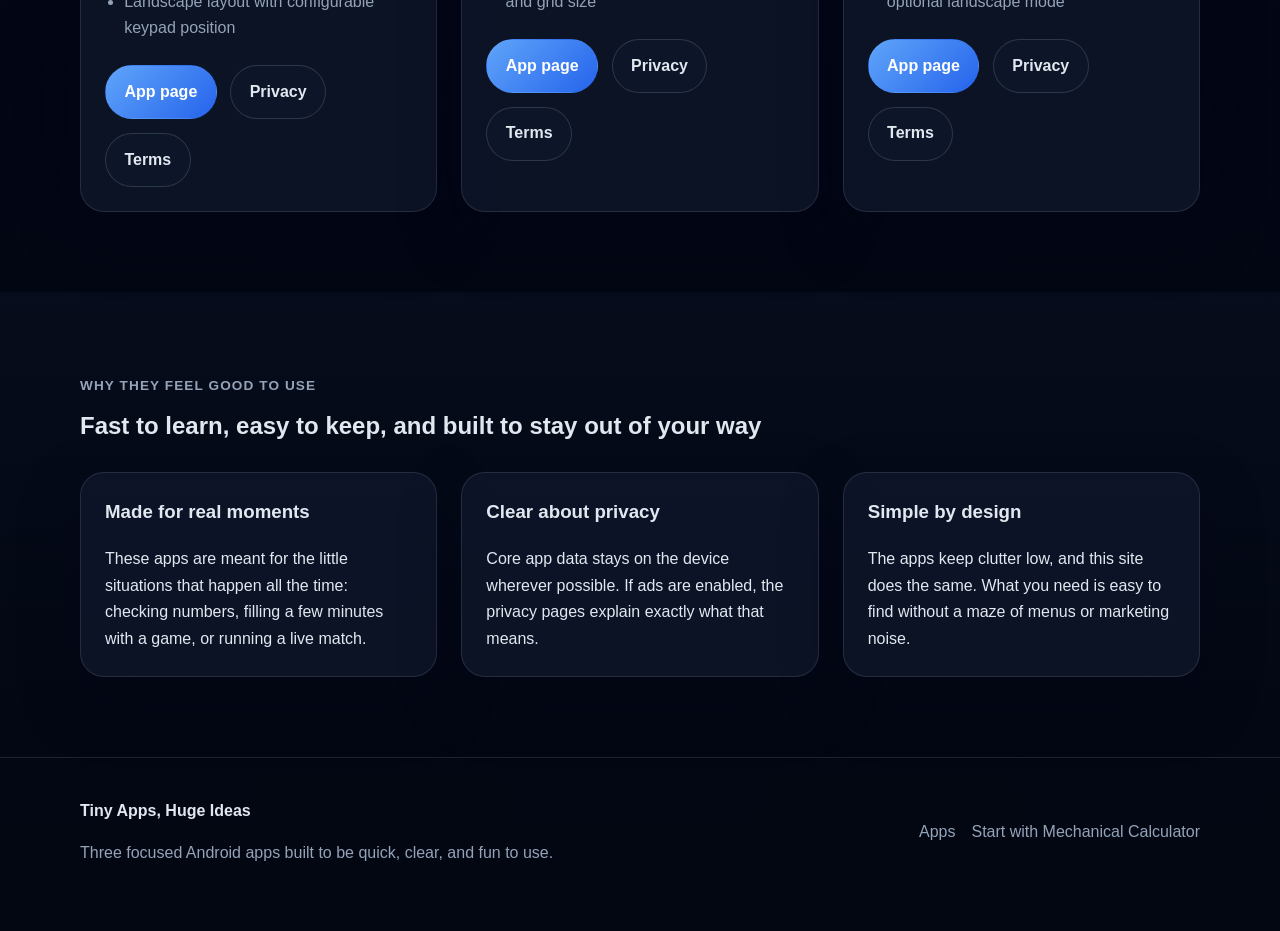
==== commit 642ca4c0: "Remove homepage legal section Co-authored-by: Copilot <223556219+Copilot@users.noreply.github.com>" ====
--- a/index.html
+++ b/index.html
@@ -20,7 +20,6 @@
       <a class="brand" href="index.html">Tiny Apps, Huge Ideas</a>
       <nav class="nav-links" aria-label="Primary">
         <a href="#apps">Apps</a>
-        <a href="#legal">Legal</a>
       </nav>
     </div>
   </header>
@@ -164,46 +163,6 @@
       </div>
     </section>
 
-    <section id="legal" class="section">
-      <div class="container">
-        <div class="section-heading">
-          <p class="eyebrow">Need the fine print?</p>
-          <h2>Privacy policies and terms are easy to find</h2>
-          <p>
-            If you want the official details before you download, install, or recommend an
-            app, each one has direct links to its privacy policy and terms.
-          </p>
-        </div>
-
-        <div class="link-grid">
-          <a class="link-card" href="apps/mechanical-calculator/privacy.html">
-            <strong>Mechanical Calculator Privacy Policy</strong>
-            <span>How Mechanical Calculator handles data, exports, and ads.</span>
-          </a>
-          <a class="link-card" href="apps/mechanical-calculator/terms.html">
-            <strong>Mechanical Calculator Terms</strong>
-            <span>Usage terms for Mechanical Calculator.</span>
-          </a>
-          <a class="link-card" href="apps/columns-classic/privacy.html">
-            <strong>Columns Classic Privacy Policy</strong>
-            <span>How Columns Classic handles local saves, scores, and ads.</span>
-          </a>
-          <a class="link-card" href="apps/columns-classic/terms.html">
-            <strong>Columns Classic Terms</strong>
-            <span>Usage terms for Columns Classic.</span>
-          </a>
-          <a class="link-card" href="apps/chess-timer/privacy.html">
-            <strong>Chess Timer Privacy Policy</strong>
-            <span>How Chess Timer handles player names, settings, and ads.</span>
-          </a>
-          <a class="link-card" href="apps/chess-timer/terms.html">
-            <strong>Chess Timer Terms</strong>
-            <span>Usage terms for Chess Timer.</span>
-          </a>
-        </div>
-      </div>
-    </section>
-
   </main>
 
   <footer class="site-footer">
@@ -216,7 +175,6 @@
       </div>
       <div class="footer-links">
         <a href="#apps">Apps</a>
-        <a href="#legal">Legal</a>
         <a href="apps/mechanical-calculator/index.html">Start with Mechanical Calculator</a>
       </div>
     </div>
--- a/styles.css
+++ b/styles.css
@@ -417,16 +417,52 @@
 }
 
 .page-hero {
-  display: grid;
-  grid-template-columns: auto 1fr;
-  gap: 1.5rem;
+  position: relative;
+  display: flex;
+  align-items: flex-end;
+  min-height: clamp(20rem, 42vw, 28rem);
+  padding: 0;
+  overflow: hidden;
+  background: #0f172a;
+}
+
+.page-hero::after {
+  content: "";
+  position: absolute;
+  inset: 0;
+  background: linear-gradient(180deg, rgba(2, 6, 23, 0.08) 10%, rgba(2, 6, 23, 0.82) 100%);
+}
+
+.page-hero-backdrop {
+  position: absolute;
+  inset: 0;
+  width: 100%;
+  height: 100%;
+  object-fit: cover;
+  object-position: center;
+}
+
+.page-hero-content {
+  position: relative;
+  z-index: 1;
+  width: min(42rem, 100%);
   padding: 2rem;
-  align-items: center;
-}
-
-.page-icon-wrap {
-  width: 7rem;
-  height: 7rem;
+}
+
+.page-hero .badge {
+  border-color: rgba(255, 255, 255, 0.18);
+  background: rgba(2, 6, 23, 0.78);
+  color: #f8fafc;
+  backdrop-filter: blur(12px);
+}
+
+.page-hero .page-lead {
+  color: #e2e8f0;
+}
+
+.page-hero .button-secondary {
+  border-color: rgba(255, 255, 255, 0.18);
+  background: rgba(2, 6, 23, 0.68);
 }
 
 .detail-grid,
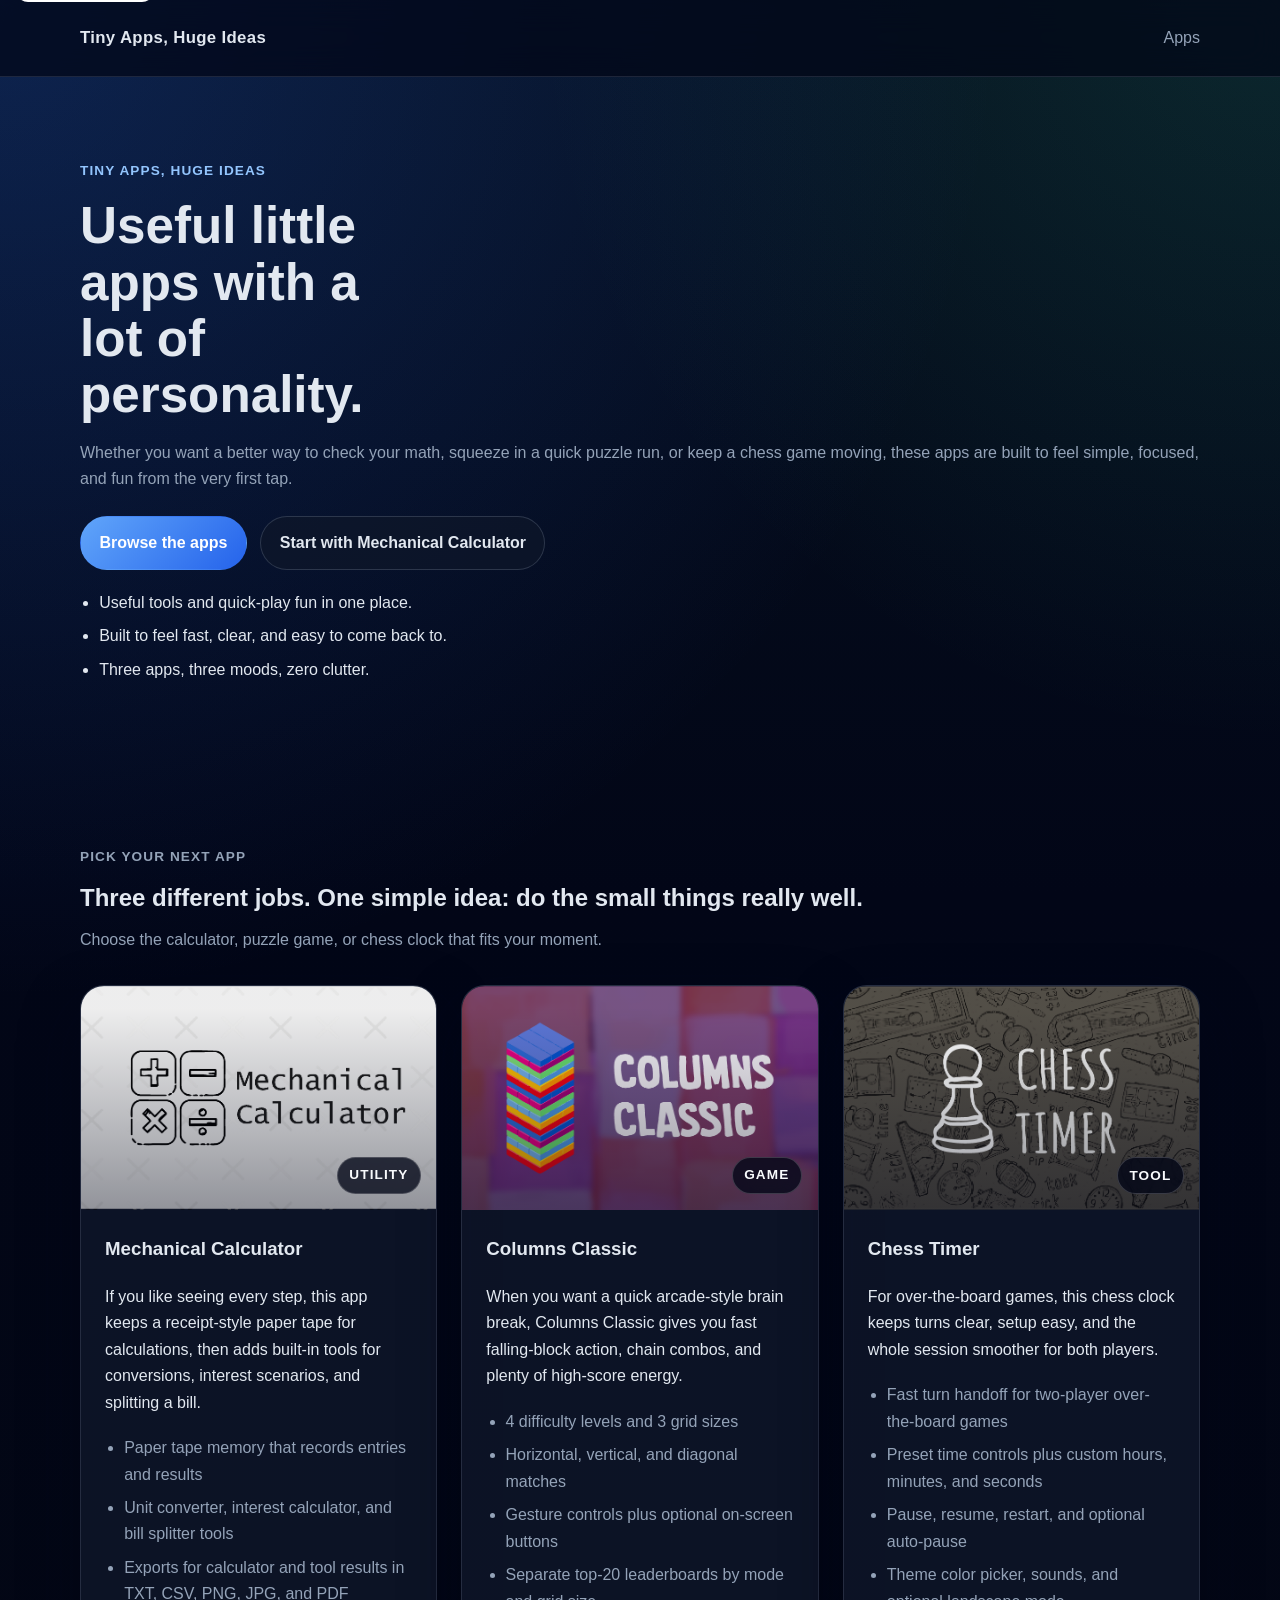
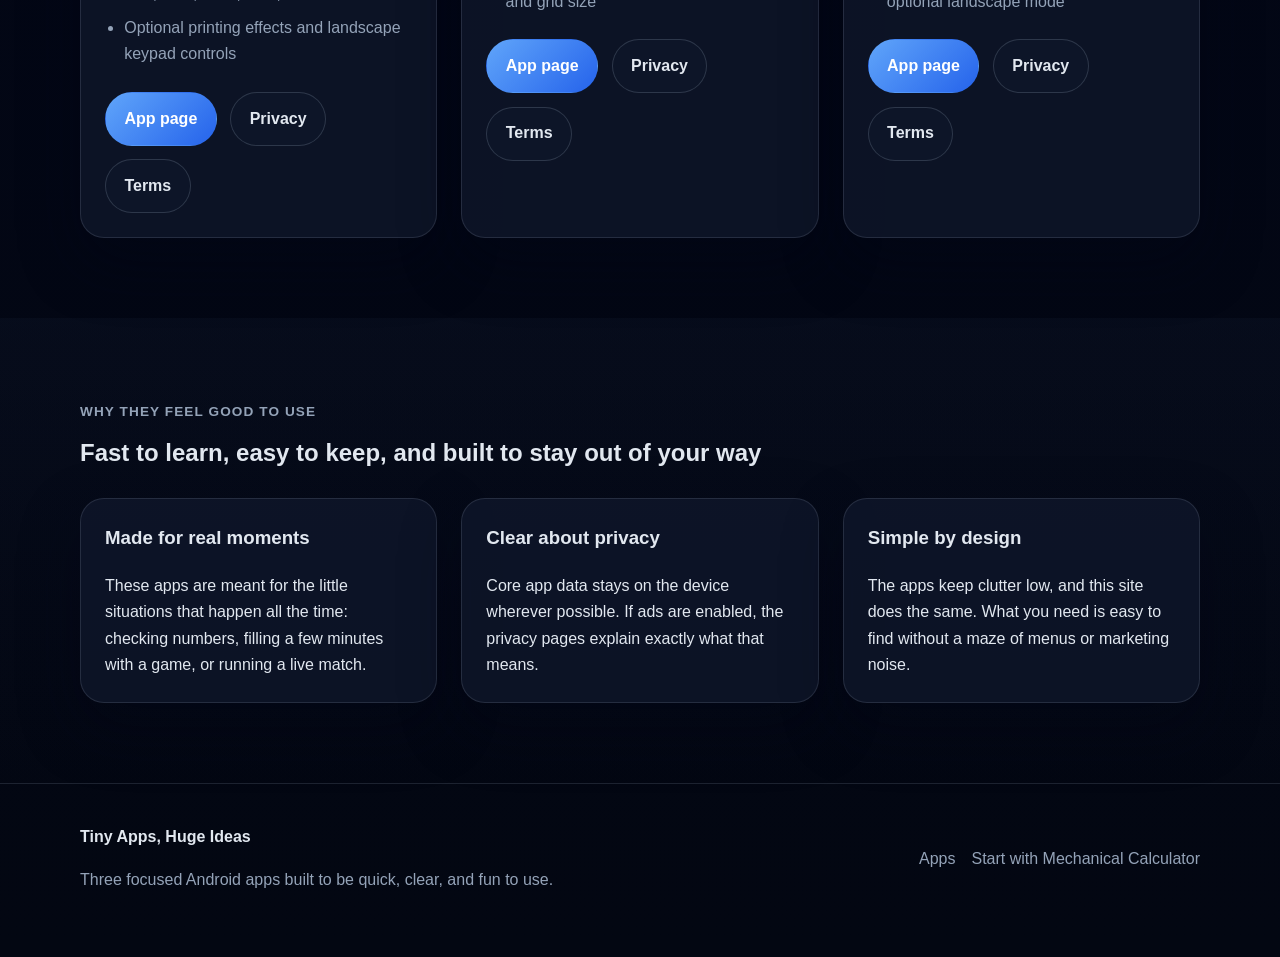
==== commit f0a11b96: "Update Mechanical Calculator pages to highlight built-in tools Emphasize unit converter, bill splitt" ====
--- a/index.html
+++ b/index.html
@@ -66,14 +66,15 @@
             </div>
             <h3>Mechanical Calculator</h3>
             <p>
-              If you like seeing every step, this calculator keeps a receipt-style paper
-              tape of your work and makes it easy to save or share the result.
+              If you like seeing every step, this app keeps a receipt-style paper tape
+              for calculations, then adds built-in tools for conversions, interest
+              scenarios, and splitting a bill.
             </p>
             <ul class="feature-list">
               <li>Paper tape memory that records entries and results</li>
-              <li>TXT, CSV, PNG, JPG, and PDF export and sharing</li>
-              <li>Optional printing animation and sound effects</li>
-              <li>Landscape layout with configurable keypad position</li>
+              <li>Unit converter, interest calculator, and bill splitter tools</li>
+              <li>Exports for calculator and tool results in TXT, CSV, PNG, JPG, and PDF</li>
+              <li>Optional printing effects and landscape keypad controls</li>
             </ul>
             <div class="button-row">
               <a class="button button-primary" href="apps/mechanical-calculator/index.html">App page</a>
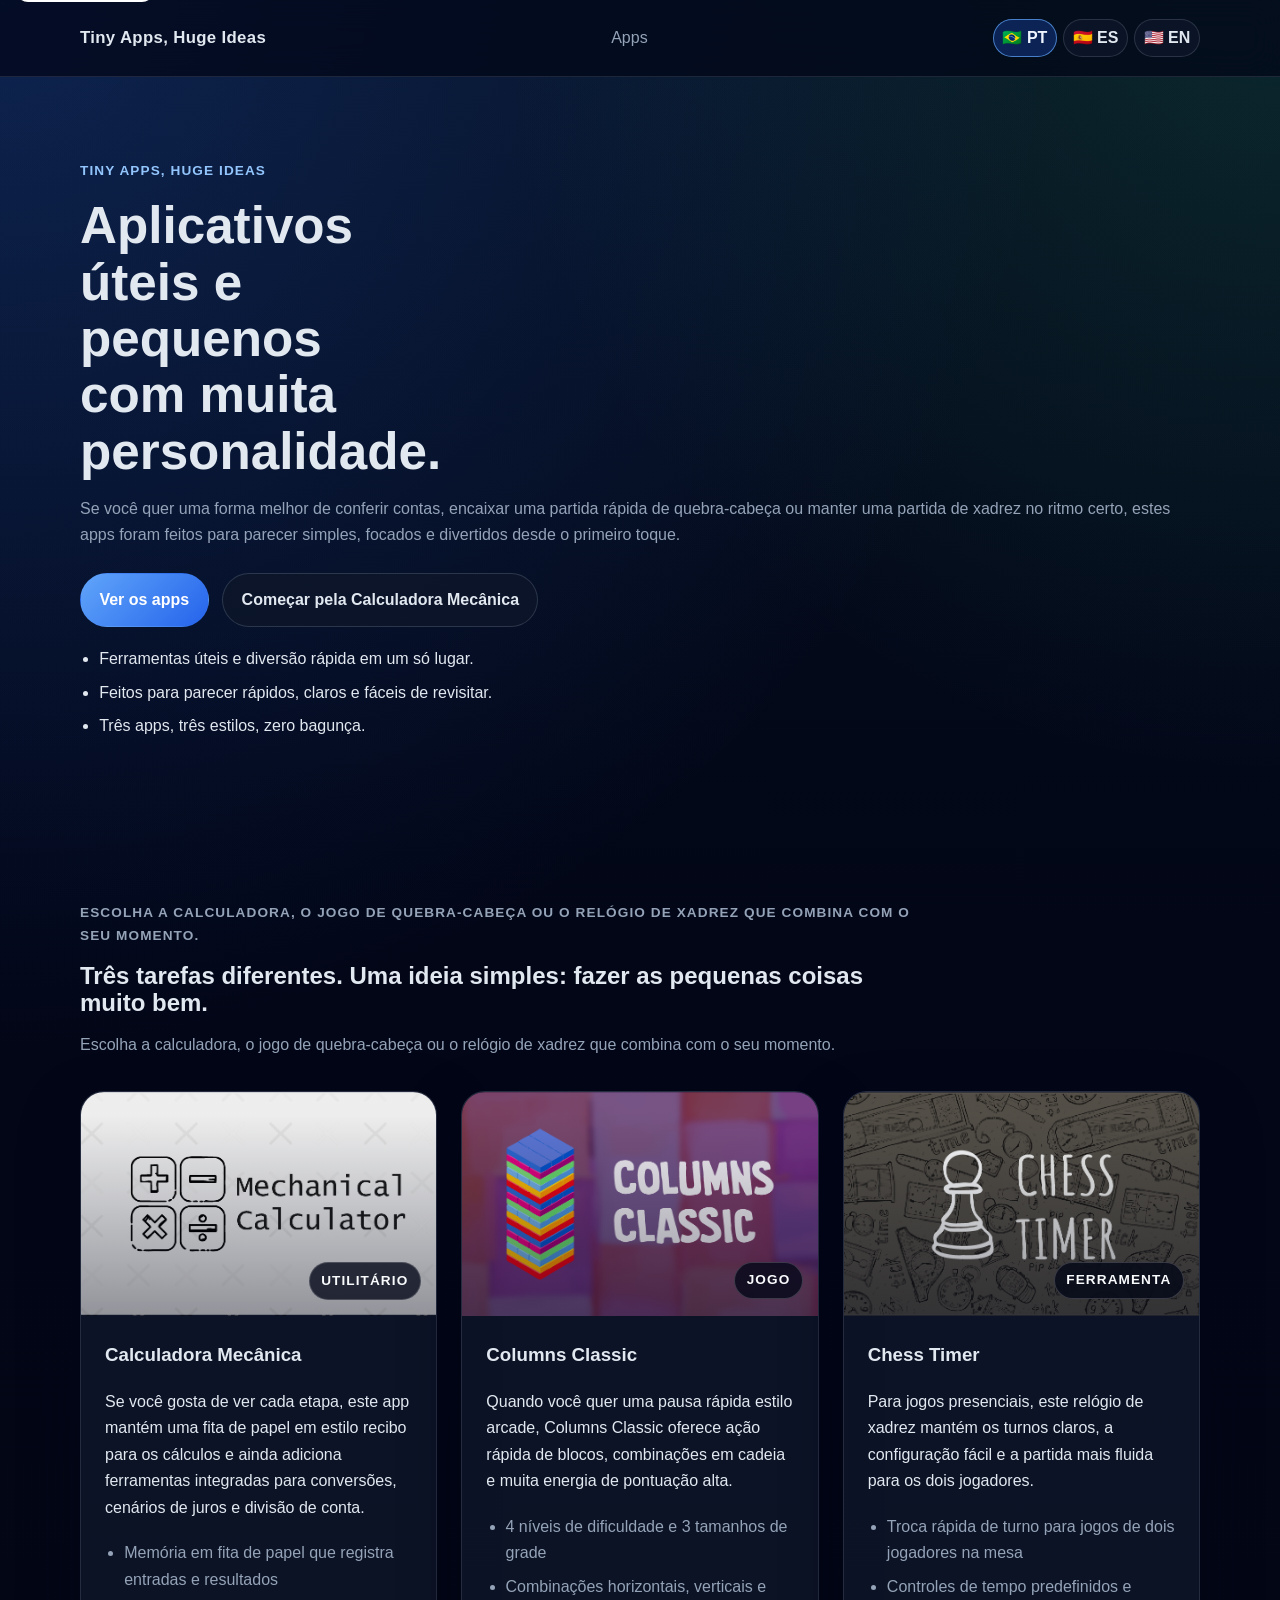
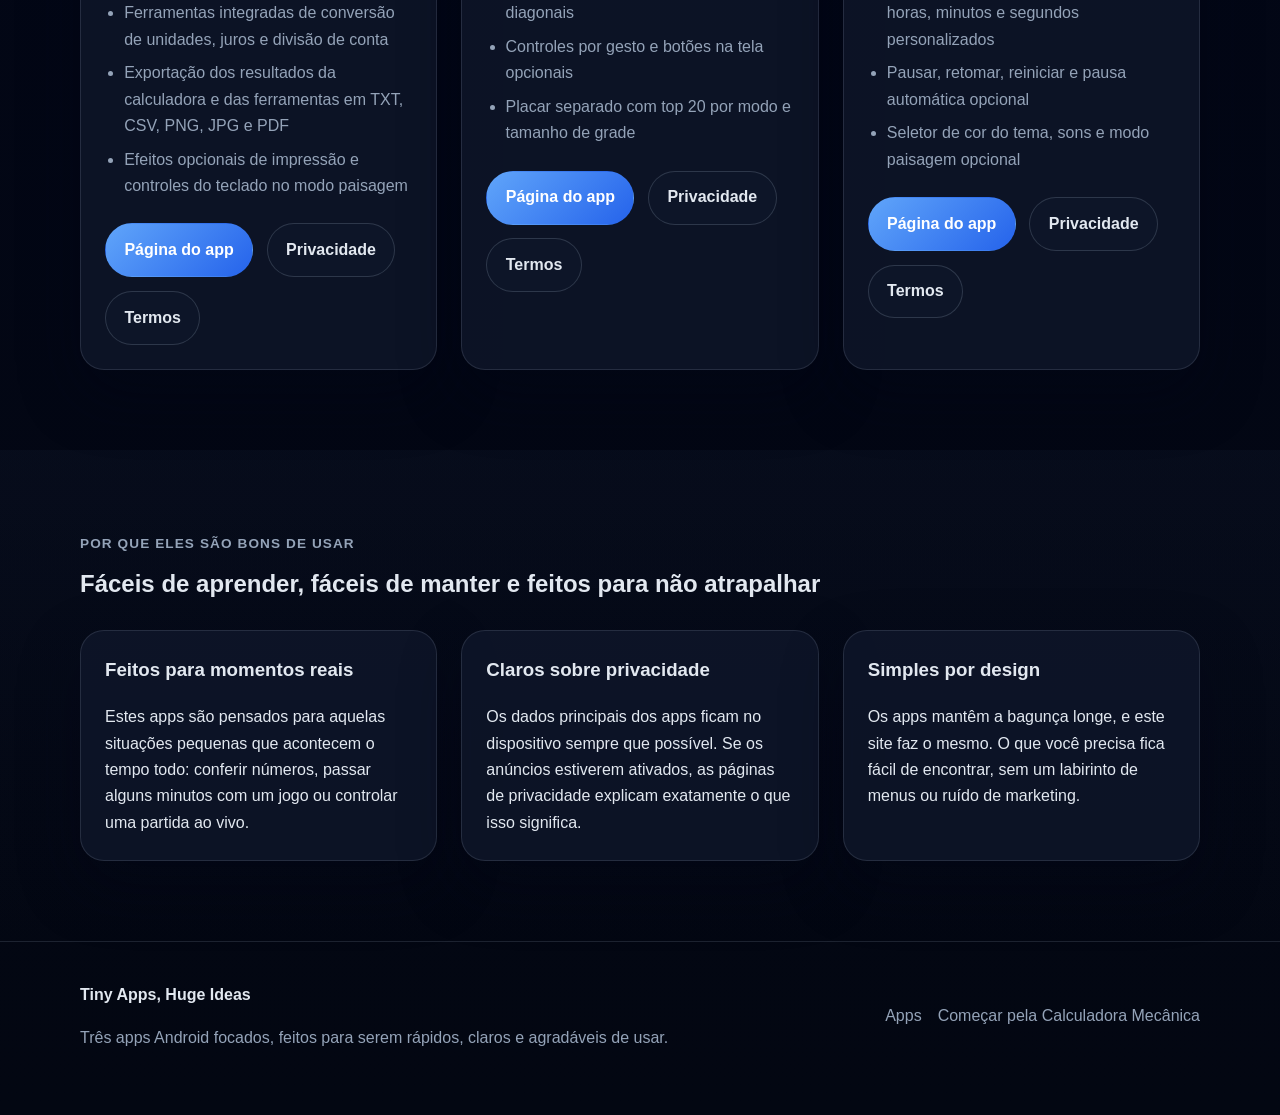
==== commit a7aeb2b8: "Translation" ====
--- a/index.html
+++ b/index.html
@@ -1,5 +1,5 @@
 <!doctype html>
-<html lang="en">
+<html lang="pt-BR">
 <head>
   <meta charset="utf-8">
   <meta name="viewport" content="width=device-width, initial-scale=1">
@@ -12,7 +12,7 @@
   <link rel="icon" href="assets/icons/favicon.svg" type="image/svg+xml">
   <link rel="stylesheet" href="styles.css">
 </head>
-<body>
+<body data-page="home">
   <a class="skip-link" href="#content">Skip to content</a>
 
   <header class="site-header">
@@ -21,6 +21,11 @@
       <nav class="nav-links" aria-label="Primary">
         <a href="#apps">Apps</a>
       </nav>
+      <div class="lang-switch" role="group" aria-label="Idioma">
+        <button type="button" class="lang-button" data-lang="pt-BR" aria-label="Português do Brasil">🇧🇷 PT</button>
+        <button type="button" class="lang-button" data-lang="es" aria-label="Español">🇪🇸 ES</button>
+        <button type="button" class="lang-button" data-lang="en" aria-label="English">🇺🇸 EN</button>
+      </div>
     </div>
   </header>
 
@@ -180,5 +185,6 @@
       </div>
     </div>
   </footer>
+  <script src="assets/js/i18n.js"></script>
 </body>
 </html>
--- a/styles.css
+++ b/styles.css
@@ -98,6 +98,41 @@
   min-height: 4.75rem;
 }
 
+.lang-switch {
+  display: inline-flex;
+  align-items: center;
+  gap: 0.35rem;
+  flex-wrap: wrap;
+}
+
+.lang-button {
+  display: inline-flex;
+  align-items: center;
+  justify-content: center;
+  min-width: 2.4rem;
+  min-height: 2.4rem;
+  padding: 0.2rem 0.55rem;
+  border: 1px solid rgba(148, 163, 184, 0.22);
+  border-radius: 999px;
+  background: rgba(15, 23, 42, 0.74);
+  color: var(--text);
+  font: inherit;
+  font-weight: 700;
+  cursor: pointer;
+  transition: transform 160ms ease, border-color 160ms ease, background 160ms ease;
+}
+
+.lang-button:hover {
+  transform: translateY(-1px);
+  border-color: rgba(96, 165, 250, 0.45);
+}
+
+.lang-button[aria-pressed="true"] {
+  border-color: rgba(96, 165, 250, 0.72);
+  background: rgba(37, 99, 235, 0.28);
+  color: #eff6ff;
+}
+
 .brand,
 .brand:visited {
   font-size: 1.05rem;
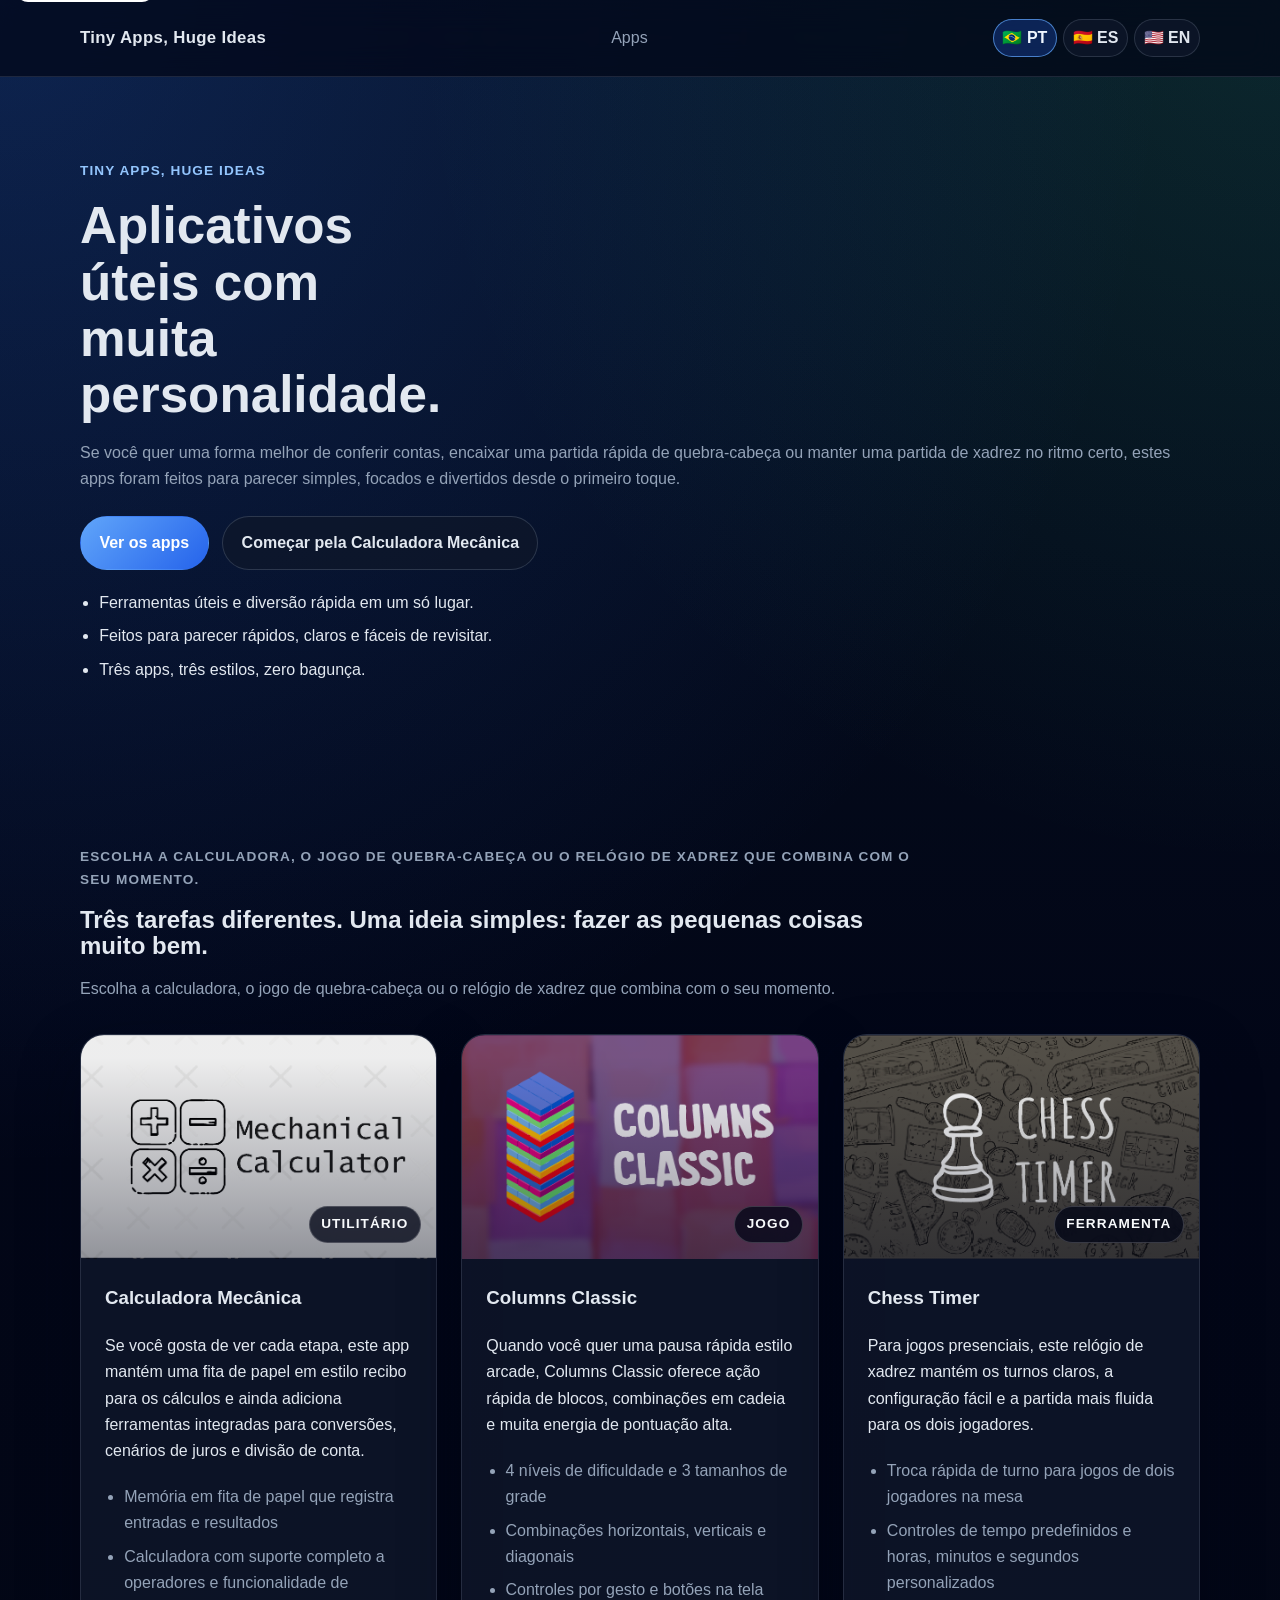
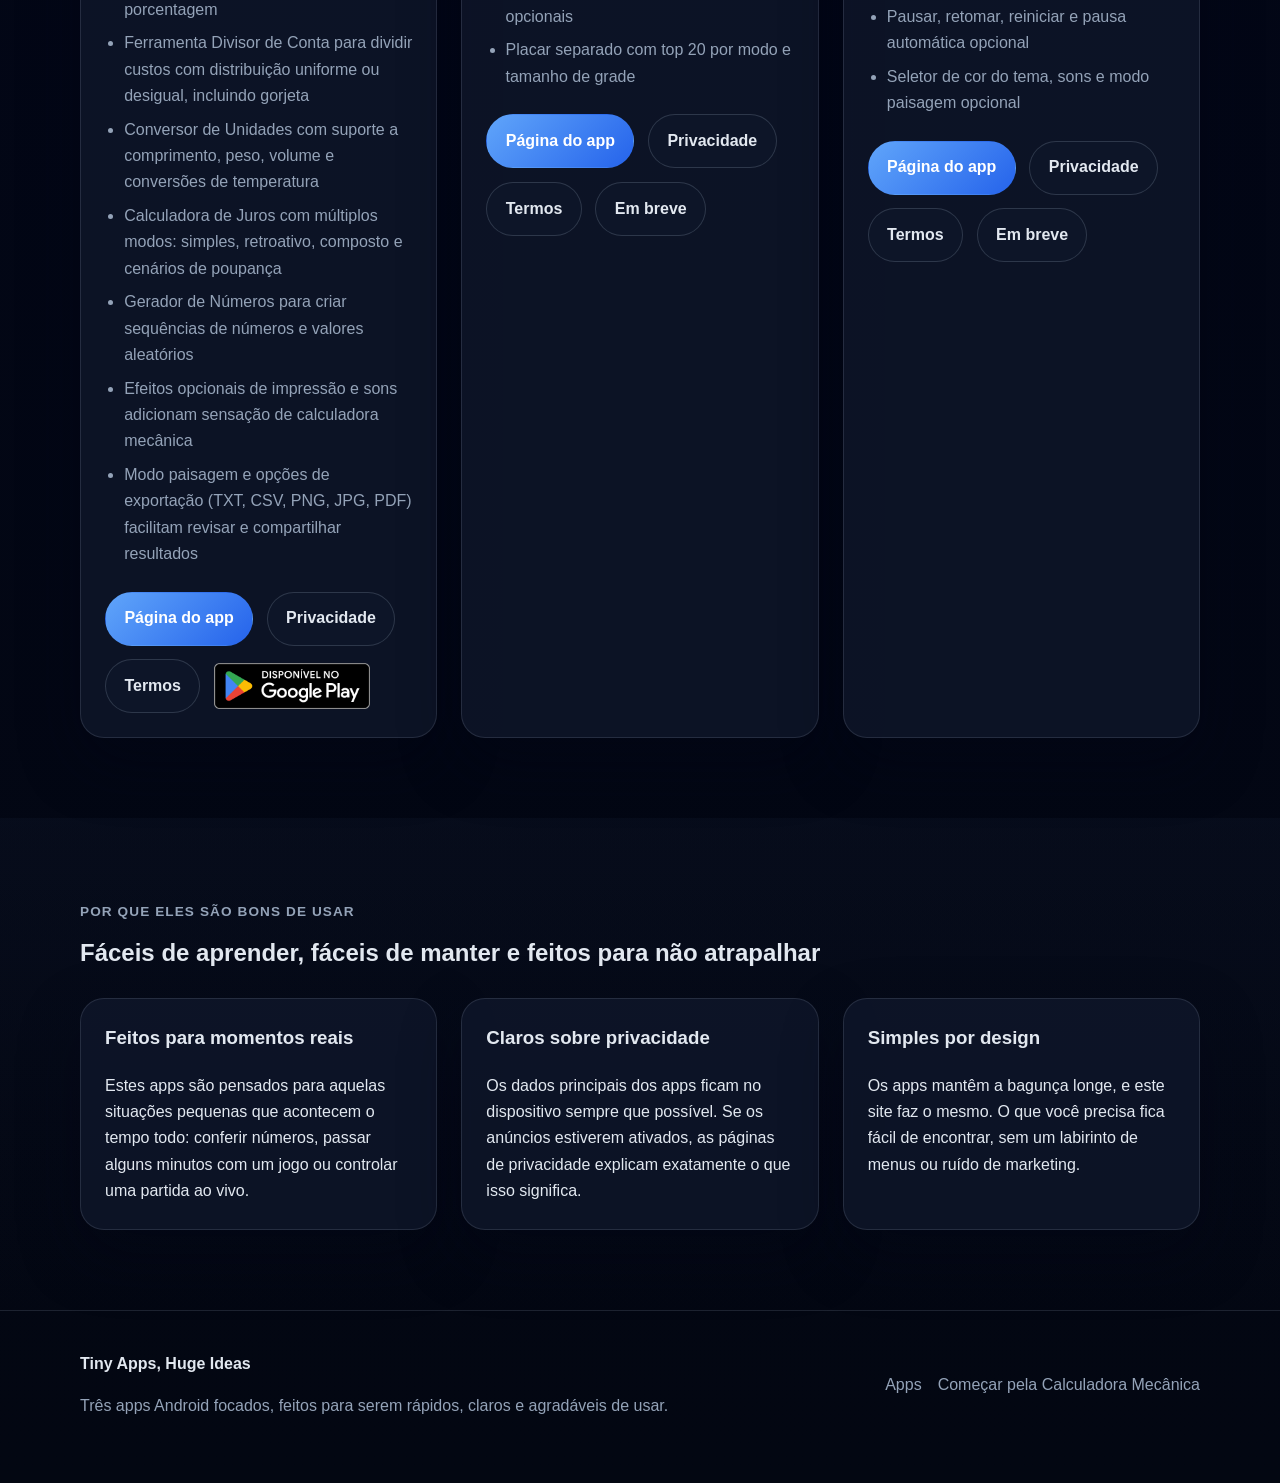
==== commit 9cd2a40c: "Add Google Play badge and coming-soon links; update homepage and translations to highlight Mechanica" ====
--- a/index.html
+++ b/index.html
@@ -34,7 +34,7 @@
       <div class="container hero-grid">
         <div>
           <p class="eyebrow">Tiny Apps, Huge Ideas</p>
-          <h1>Useful little apps with a lot of personality.</h1>
+          <h1>Useful apps with a lot of personality.</h1>
           <p class="lead">
             Whether you want a better way to check your math, squeeze in a quick puzzle run,
             or keep a chess game moving, these apps are built to feel simple, focused, and
@@ -77,7 +77,11 @@
             </p>
             <ul class="feature-list">
               <li>Paper tape memory that records entries and results</li>
-              <li>Unit converter, interest calculator, and bill splitter tools</li>
+              <li>Calculator with receipt-style tape display</li>
+              <li>Bill Splitter tool with even/uneven distribution</li>
+              <li>Unit Converter for common measurements</li>
+              <li>Interest Calculator with multiple calculation modes</li>
+              <li>Random Generator for number sequences</li>
               <li>Exports for calculator and tool results in TXT, CSV, PNG, JPG, and PDF</li>
               <li>Optional printing effects and landscape keypad controls</li>
             </ul>
@@ -85,6 +89,9 @@
               <a class="button button-primary" href="apps/mechanical-calculator/index.html">App page</a>
               <a class="button button-secondary" href="apps/mechanical-calculator/privacy.html">Privacy</a>
               <a class="button button-secondary" href="apps/mechanical-calculator/terms.html">Terms</a>
+              <a class="button google-play-button" href="https://play.google.com/store/apps/details?id=dev.tgarcia.mechanicalcalculator" target="_blank">
+                <img class="google-play-badge" src="assets/googlePlay/GetItOnGooglePlay_Badge_Web_color_English.png" alt="Get it on Google Play">
+              </a>
             </div>
           </article>
 
@@ -108,6 +115,7 @@
               <a class="button button-primary" href="apps/columns-classic/index.html">App page</a>
               <a class="button button-secondary" href="apps/columns-classic/privacy.html">Privacy</a>
               <a class="button button-secondary" href="apps/columns-classic/terms.html">Terms</a>
+              <a class="button button-secondary google-play-coming-soon" href="https://play.google.com/store/apps/dev?id=7036385917834216309" target="_blank">Coming soon</a>
             </div>
           </article>
 
@@ -131,6 +139,7 @@
               <a class="button button-primary" href="apps/chess-timer/index.html">App page</a>
               <a class="button button-secondary" href="apps/chess-timer/privacy.html">Privacy</a>
               <a class="button button-secondary" href="apps/chess-timer/terms.html">Terms</a>
+              <a class="button button-secondary google-play-coming-soon" href="https://play.google.com/store/apps/dev?id=7036385917834216309" target="_blank">Coming soon</a>
             </div>
           </article>
         </div>
--- a/styles.css
+++ b/styles.css
@@ -554,6 +554,39 @@
   color: #93c5fd;
 }
 
+.google-play-button {
+  padding: 0;
+  border: none;
+  background: none;
+  border-radius: 0;
+  min-height: auto;
+}
+
+.google-play-button:hover {
+  transform: none;
+}
+
+.google-play-badge {
+  display: block;
+  height: 2.9rem;
+  width: auto;
+  max-width: 180px;
+}
+
+.google-play-coming-soon {
+  padding: 0.8rem 1.15rem;
+  border-radius: 999px;
+  background: rgba(15, 23, 42, 0.7);
+  border: 1px solid rgba(148, 163, 184, 0.24);
+  color: var(--text);
+  font-weight: 700;
+  text-decoration: none;
+}
+
+.google-play-coming-soon:hover {
+  transform: translateY(-1px);
+}
+
 @media (max-width: 960px) {
   .hero-grid,
   .card-grid,
